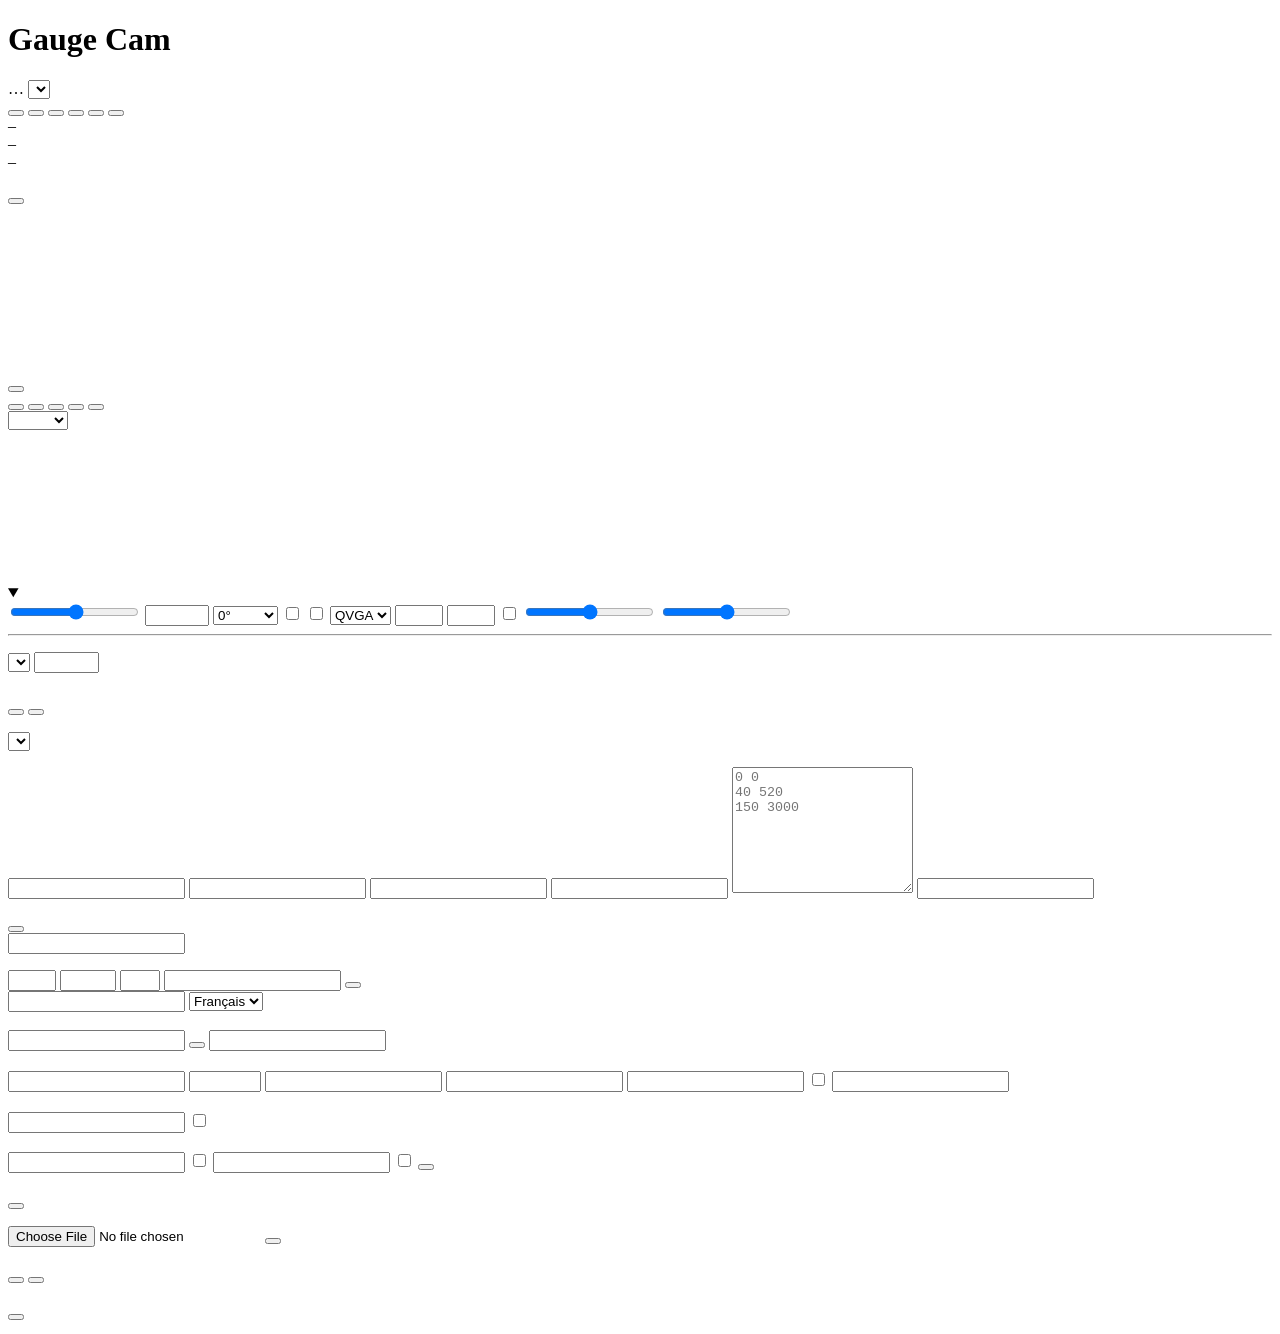
==== web/index.html @ 0a13ca53 "MQTT password bound to its server, log and restart cause, self-healing, clock and stale values, tank" ====
<!doctype html>
<html lang="en">
<head>
<meta charset="utf-8">
<meta name="viewport" content="width=device-width, initial-scale=1">
<title>Gauge Cam</title>
<link rel="stylesheet" href="/style.css">
</head>
<body>
<header>
  <h1 id="title">Gauge Cam</h1>
  <span id="conn" class="pill">…</span>
  <select id="lang" aria-label="Language"></select>
</header>
<nav id="tabs">
  <button data-tab="reading" class="active" data-i18n="tab.reading"></button>
  <button data-tab="dial" data-i18n="tab.dial"></button>
  <button data-tab="tank" data-i18n="tab.tank"></button>
  <button data-tab="camera" data-i18n="tab.camera"></button>
  <button data-tab="network" data-i18n="tab.network"></button>
  <button data-tab="system" data-i18n="tab.system"></button>
</nav>
<main>

<section id="tab-reading" class="tab active">
  <div class="cards">
    <div class="card big"><span class="label" data-i18n="r.level"></span><span id="r-level" class="value">–</span></div>
    <div class="card big"><span class="label" data-i18n="r.volume"></span><span id="r-volume" class="value">–</span></div>
    <div class="card big"><span class="label" data-i18n="r.percent"></span><span id="r-percent" class="value">–</span></div>
  </div>
  <p id="r-status" class="status"></p>
  <div class="actions">
    <button id="r-read" class="primary" data-i18n="r.read"></button>
    <span id="r-times" class="muted"></span>
  </div>
  <div class="viewer"><div class="stage"><img id="r-photo" alt=""><canvas id="r-overlay"></canvas></div></div>
  <div id="r-failures" hidden>
    <h3 data-i18n="r.failures"></h3>
    <p class="help" data-i18n="r.failures.help"></p>
    <div id="r-failure-list" class="failures"></div>
  </div>
</section>

<section id="tab-dial" class="tab">
  <p class="help" data-i18n-html="d.help"></p>
  <div class="toolbar">
    <button id="d-photo" data-i18n="d.photo"></button>
    <span class="sep"></span>
    <div class="seg" id="d-tools">
      <button data-tool="roi" data-i18n="d.tool.roi"></button>
      <button data-tool="pivot" data-i18n="d.tool.pivot"></button>
      <button data-tool="start" data-i18n="d.tool.start"></button>
      <button data-tool="end" data-i18n="d.tool.end"></button>
      <button data-tool="point" data-i18n="d.tool.point"></button>
    </div>
    <span class="sep"></span>
    <label><span data-i18n="d.zoom"></span> <select id="d-zoom"><option value="fit" data-i18n="d.zoom.fit"></option><option value="1">100 %</option><option value="2">200 %</option></select></label>
  </div>
  <div class="dial-layout">
    <div class="viewer scroll" id="d-viewer"><div class="stage"><img id="d-photo-img" alt=""><canvas id="d-overlay"></canvas></div></div>
    <aside class="panel">
      <details id="d-shot-box" open>
        <summary data-i18n="d.shot"></summary>
        <form id="d-shot" class="shot">
          <small data-i18n="d.shot.help"></small>
          <label><span data-i18n="c.led"></span>
            <span class="range"><input name="led_intensity" type="range" min="0" max="255" step="5"><output id="d-led-value"></output></span></label>
          <label><span data-i18n="c.ledMs"></span> <input name="led_ms" type="number" min="0" max="5000" step="50"></label>
          <label><span data-i18n="d.rotation"></span>
            <select name="rotation"><option value="0">0°</option><option value="90">90° ↻</option><option value="180">180°</option><option value="270">270° ↻</option></select></label>
          <label class="check"><input name="vflip" type="checkbox"> <span data-i18n="c.vflip"></span></label>
          <label class="check"><input name="hmirror" type="checkbox"> <span data-i18n="c.hmirror"></span></label>
          <label><span data-i18n="c.framesize"></span> <select name="framesize"><option>QVGA</option><option>VGA</option><option>SVGA</option></select></label>
          <label><span data-i18n="c.brightness"></span> <input name="cam_brightness" type="number" min="-2" max="2"></label>
          <label><span data-i18n="c.contrast"></span> <input name="cam_contrast" type="number" min="-2" max="2"></label>
          <label class="check"><input name="exposure_auto" type="checkbox"> <span data-i18n="d.exposureAuto"></span></label>
          <label class="manual-exposure"><span data-i18n="d.exposure"></span>
            <span class="range"><input name="exposure" type="range" min="0" max="1200" step="10"><output id="d-exposure-value"></output></span></label>
          <label class="manual-exposure"><span data-i18n="d.gain"></span>
            <span class="range"><input name="gain" type="range" min="0" max="30" step="1"><output id="d-gain-value"></output></span></label>
          <small class="manual-exposure" data-i18n="d.exposure.help"></small>
        </form>
      </details>
      <hr>
      <p id="d-hint" class="hint"></p>
      <label><span data-i18n="d.mode"></span>
        <select id="d-mode">
          <option value="hub" data-i18n="d.mode.hub"></option>
          <option value="fixed" data-i18n="d.mode.fixed"></option>
        </select>
      </label>
      <label><span data-i18n="d.unit"></span> <input id="d-unit" size="6"></label>
      <h3 data-i18n="d.scale"></h3>
      <table class="points">
        <thead><tr><th></th><th data-i18n="d.col.value"></th><th></th></tr></thead>
        <tbody id="d-points"></tbody>
      </table>
      <div class="actions">
        <button id="d-test" data-i18n="d.test"></button>
        <button id="d-save" class="primary" data-i18n="common.save"></button>
      </div>
      <p id="d-result" class="status"></p>
    </aside>
  </div>
</section>

<section id="tab-tank" class="tab">
  <p class="help" data-i18n-html="t.help"></p>
  <form id="f-tank" class="form">
    <label><span data-i18n="t.shape"></span>
      <select name="tank_shape">
        <option value="box" data-i18n="t.shape.box"></option>
        <option value="hcyl" data-i18n="t.shape.hcyl"></option>
        <option value="vcyl" data-i18n="t.shape.vcyl"></option>
        <option value="table" data-i18n="t.shape.table"></option>
      </select></label>
    <p class="help" id="t-shape-help"></p>
    <label data-shapes="box hcyl"><span data-i18n="t.length"></span> <input name="tank_length_cm" type="number" step="0.1" min="0"></label>
    <label data-shapes="box"><span data-i18n="t.width"></span> <input name="tank_width_cm" type="number" step="0.1" min="0"></label>
    <label data-shapes="hcyl vcyl"><span data-i18n="t.diameter"></span> <input name="tank_diameter_cm" type="number" step="0.1" min="0"></label>
    <label data-shapes="box vcyl"><span data-i18n="t.height"></span> <input name="tank_height_cm" type="number" step="0.1" min="0"></label>
    <label data-shapes="table"><span data-i18n="t.table"></span>
      <textarea name="tank_table_text" rows="8" spellcheck="false" placeholder="0 0&#10;40 520&#10;150 3000"></textarea>
      <small data-i18n="t.table.help"></small></label>
    <label><span data-i18n="t.offset"></span> <input name="level_offset_cm" type="number" step="0.1">
      <small data-i18n="t.offset.help"></small></label>
    <p id="t-capacity" class="muted"></p>
    <button class="primary" data-i18n="common.save"></button>
  </form>
</section>

<section id="tab-camera" class="tab">
  <form id="f-camera" class="form">
    <label><span data-i18n="c.interval"></span> <input name="interval_min" type="number" min="1" step="1"></label>
    <p class="help" data-i18n="c.moved"></p>
    <label><span data-i18n="c.jpeg"></span> <input name="jpeg_quality" type="number" min="4" max="63"></label>
    <label><span data-i18n="c.minContrast"></span> <input name="min_contrast" type="number" min="0" max="255">
      <small data-i18n="c.minContrast.help"></small></label>
    <label><span data-i18n="c.samples"></span> <input name="samples" type="number" min="1" max="5">
      <small data-i18n="c.samples.help"></small></label>
    <label><span data-i18n="c.maxJump"></span> <input name="max_jump" type="number" min="0" step="0.5">
      <small data-i18n="c.maxJump.help"></small></label>
    <button class="primary" data-i18n="common.save"></button>
  </form>
</section>

<section id="tab-network" class="tab">
  <form id="f-network" class="form">
    <label><span data-i18n="n.name"></span> <input name="name"></label>
    <label><span data-i18n="n.lang"></span> <select name="lang"><option value="fr">Français</option><option value="en">English</option></select></label>
    <h3 data-i18n="n.wifi"></h3>
    <label><span data-i18n="n.ssid"></span> <input name="wifi_ssid" list="ssids"><datalist id="ssids"></datalist></label>
    <button type="button" id="n-scan" data-i18n="n.scan"></button>
    <label><span data-i18n="n.password"></span> <input name="wifi_pass" type="password" autocomplete="new-password"></label>
    <h3 data-i18n="n.mqtt"></h3>
    <label><span data-i18n="n.host"></span> <input name="mqtt_host">
      <small data-i18n="n.host.help"></small></label>
    <label><span data-i18n="n.port"></span> <input name="mqtt_port" type="number" min="1" max="65535"></label>
    <label><span data-i18n="n.user"></span> <input name="mqtt_user"></label>
    <label><span data-i18n="n.password"></span> <input name="mqtt_pass" type="password" autocomplete="new-password"></label>
    <label><span data-i18n="n.prefix"></span> <input name="mqtt_prefix"></label>
    <label><input name="ha_discovery" type="checkbox"> <span data-i18n="n.discoveryOn"></span></label>
    <label><span data-i18n="n.discovery"></span> <input name="discovery_prefix"></label>
    <h3 data-i18n="n.services"></h3>
    <label><span data-i18n="n.ntp"></span> <input name="ntp_server">
      <small data-i18n="n.ntp.help"></small></label>
    <label><input name="update_check" type="checkbox"> <span data-i18n="n.updateCheck"></span></label>
    <h3 data-i18n="n.access"></h3>
    <label><span data-i18n="n.uiPassword"></span> <input name="ui_password" type="password" autocomplete="new-password"></label>
    <label><input name="ui_password_clear" type="checkbox"> <span data-i18n="n.uiClear"></span></label>
    <label><span data-i18n="n.apPassword"></span> <input name="ap_password" type="password" autocomplete="new-password" minlength="8" maxlength="63">
      <small data-i18n="n.apPassword.help"></small></label>
    <label><input name="ap_password_clear" type="checkbox"> <span data-i18n="n.apClear"></span></label>
    <button class="primary" data-i18n="common.save"></button>
  </form>
</section>

<section id="tab-system" class="tab">
  <dl id="s-info" class="info"></dl>
  <h3 data-i18n="s.update"></h3>
  <p id="s-release" class="status"></p>
  <div class="actions">
    <button id="s-check" data-i18n="s.check"></button>
    <button id="s-install" class="primary" hidden></button>
    <progress id="s-ota-progress" max="100" value="0" hidden></progress>
  </div>
  <p class="help" data-i18n-html="s.update.help"></p>
  <div class="actions">
    <input id="s-file" type="file" accept=".bin">
    <button id="s-update" data-i18n="s.updateButton"></button>
    <progress id="s-progress" max="100" value="0" hidden></progress>
  </div>
  <h3 data-i18n="s.backup"></h3>
  <p class="help" data-i18n="s.backup.help"></p>
  <div class="actions">
    <button id="s-export" data-i18n="s.export"></button>
    <label class="button"><span data-i18n="s.import"></span><input id="s-import" type="file" accept=".json" hidden></label>
    <button id="s-restart" data-i18n="s.restart"></button>
  </div>
  <h3 data-i18n="s.log"></h3>
  <p class="help" data-i18n="s.log.help"></p>
  <div class="actions"><button id="s-log-refresh" data-i18n="s.logRefresh"></button></div>
  <pre id="s-log" class="log"></pre>
</section>

</main>
<div id="toast" hidden></div>
<script src="/i18n.js"></script>
<script src="/app.js"></script>
</body>
</html>
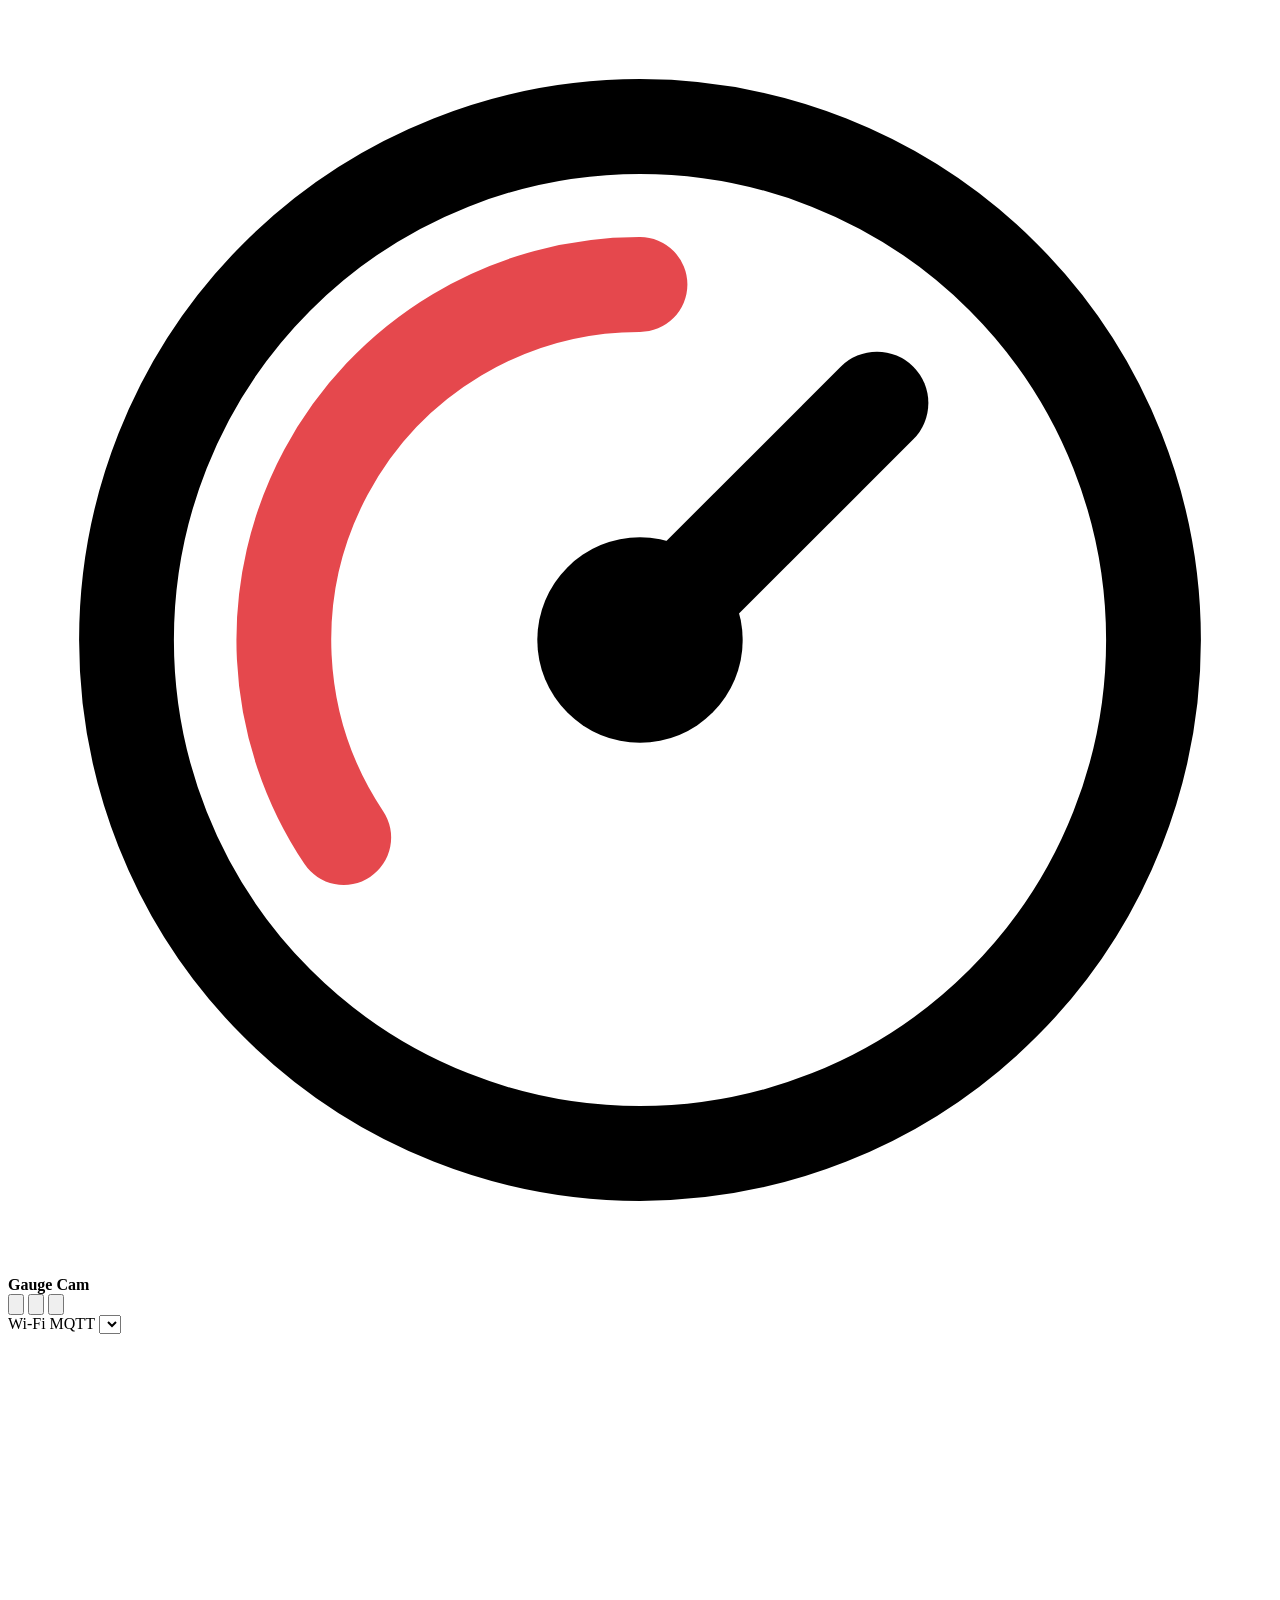
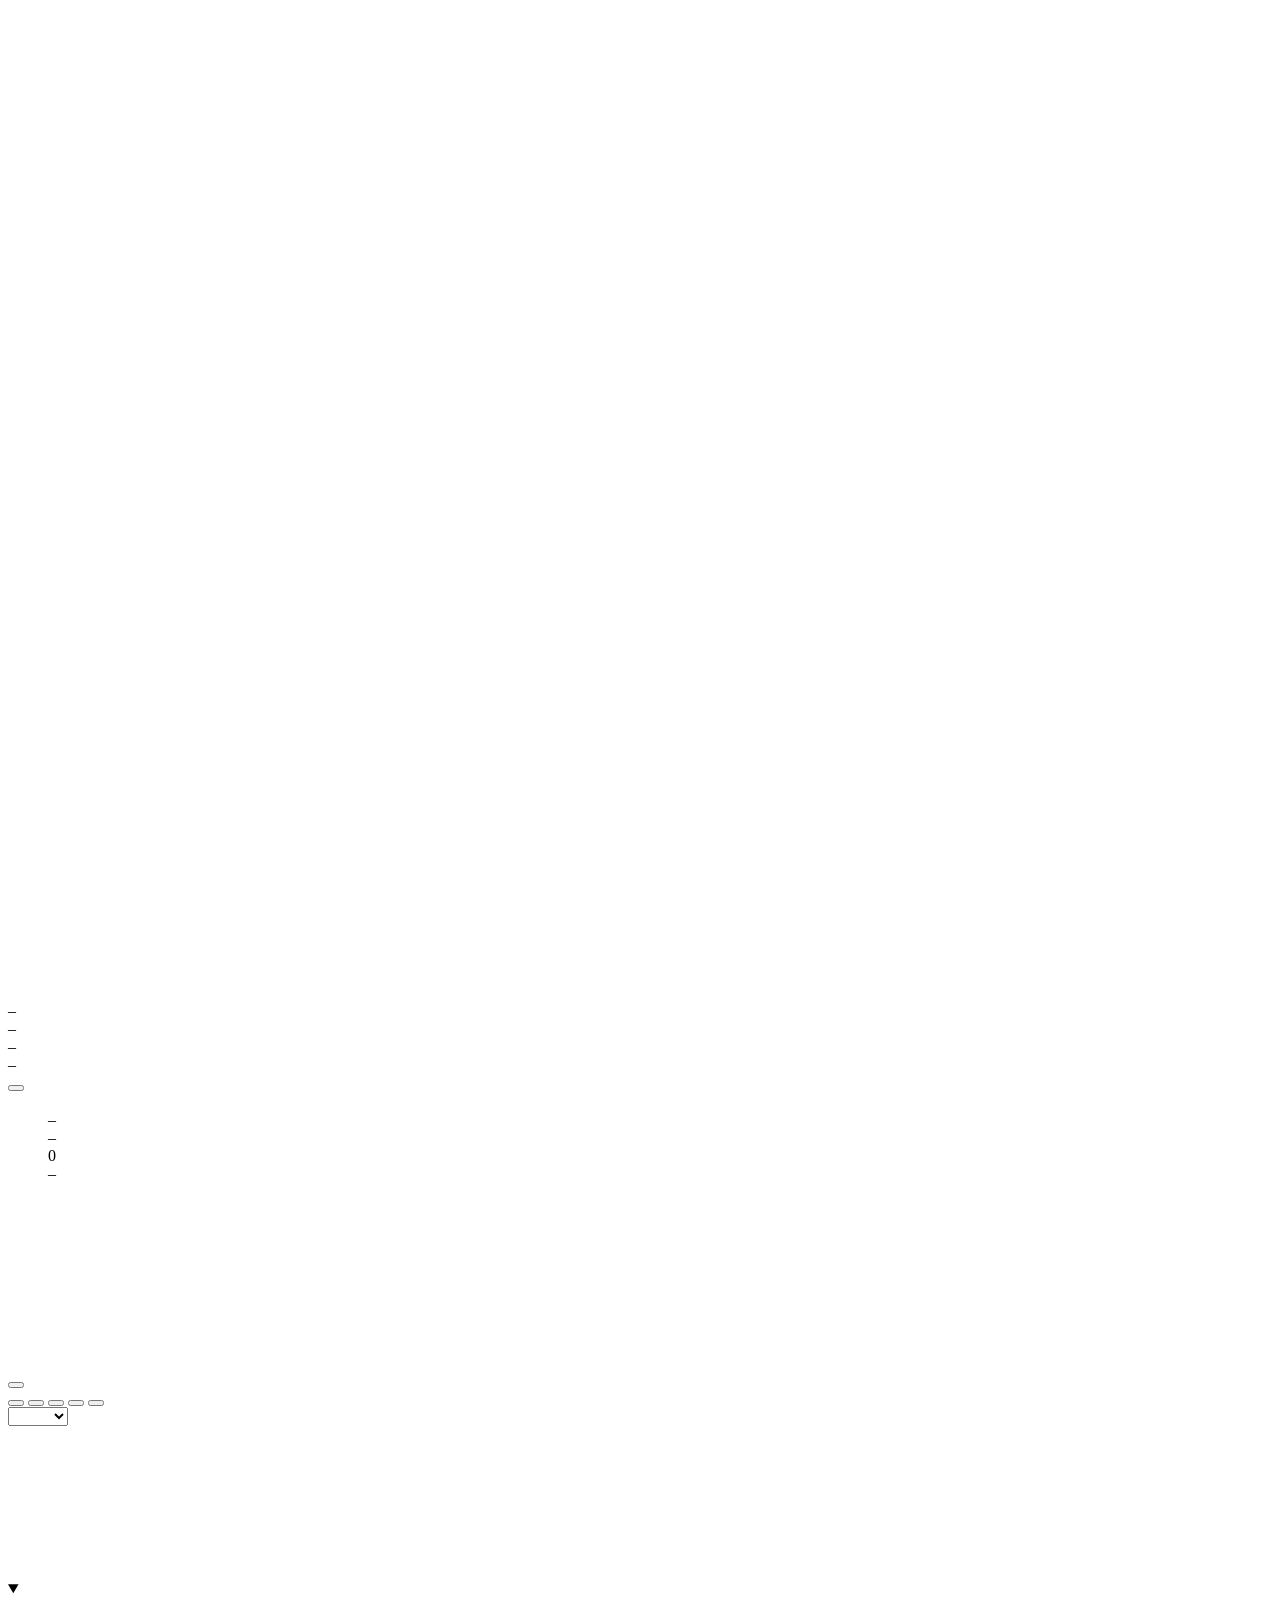
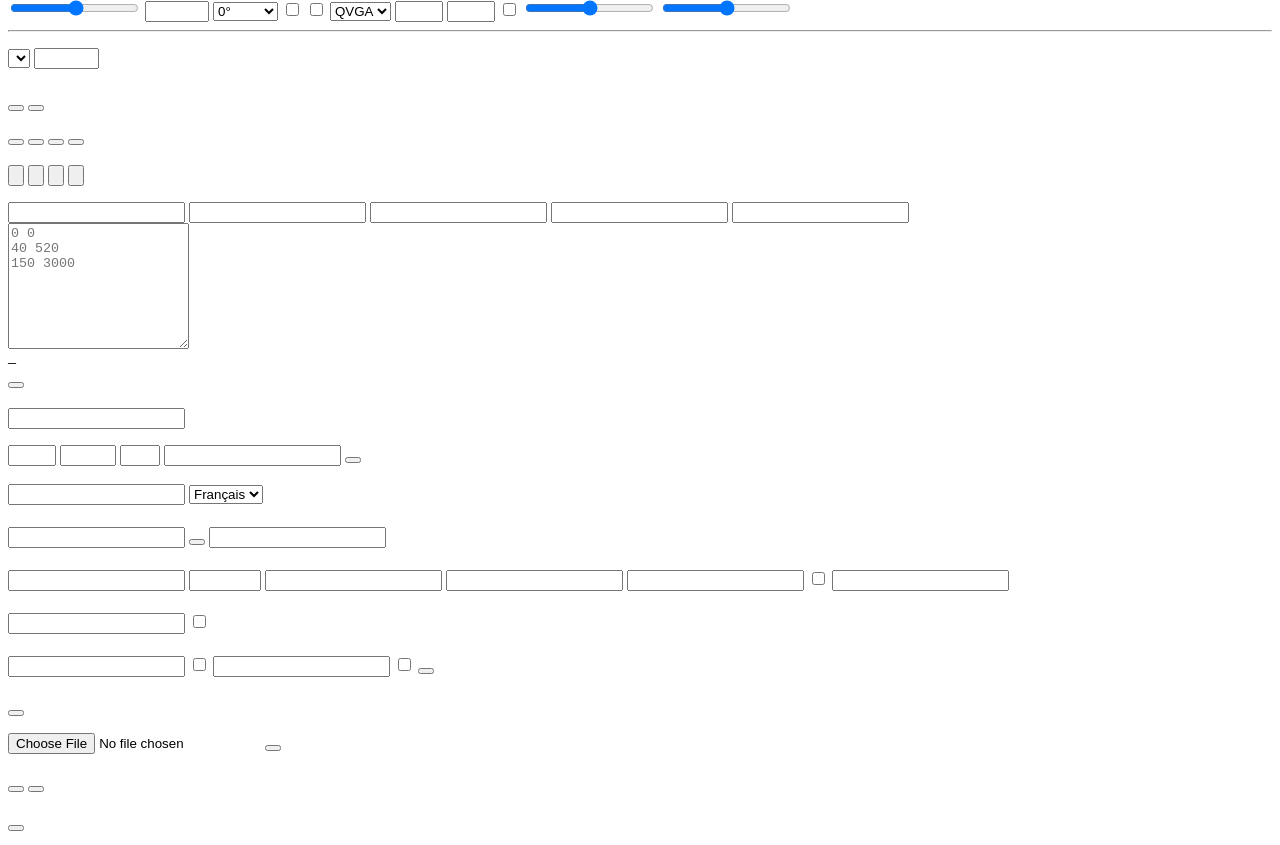
==== commit d1c99b0e: "Interface v0.2.0: instrument look, three tabs, light theme, embedded fonts" ====
--- a/web/index.html
+++ b/web/index.html
@@ -3,49 +3,71 @@
 <head>
 <meta charset="utf-8">
 <meta name="viewport" content="width=device-width, initial-scale=1">
+<meta name="color-scheme" content="dark light">
 <title>Gauge Cam</title>
+<link rel="preload" href="/gaugemono.woff2" as="font" type="font/woff2" crossorigin>
 <link rel="stylesheet" href="/style.css">
 </head>
 <body>
-<header>
-  <h1 id="title">Gauge Cam</h1>
-  <span id="conn" class="pill">…</span>
-  <select id="lang" aria-label="Language"></select>
+<header class="hd">
+  <svg class="logo" viewBox="0 0 32 32" aria-hidden="true"><circle cx="16" cy="16" r="13" fill="none" stroke="currentColor" stroke-width="2.4"/><path d="M8.5 21A9 9 0 0 1 16 7" fill="none" stroke="#e5484d" stroke-width="2.4" stroke-linecap="round"/><path d="M16 16l6-6" stroke="currentColor" stroke-width="2.6" stroke-linecap="round"/><circle cx="16" cy="16" r="2.6" fill="currentColor"/></svg>
+  <b id="title">Gauge Cam</b>
+  <nav id="tabs" class="tabs">
+    <button data-tab="reading" class="on"><svg viewBox="0 0 24 24" aria-hidden="true"><path d="M4 16a8 8 0 1 1 16 0" fill="none" stroke="currentColor" stroke-width="2"/><path d="M12 16l4-5" stroke="currentColor" stroke-width="2"/></svg><span data-i18n="tab.reading"></span></button>
+    <button data-tab="dial"><svg viewBox="0 0 24 24" aria-hidden="true"><path d="M4 8h3l2-3h6l2 3h3v11H4z" fill="none" stroke="currentColor" stroke-width="2"/><circle cx="12" cy="13" r="3.5" fill="none" stroke="currentColor" stroke-width="2"/></svg><span data-i18n="tab.dial"></span></button>
+    <button data-tab="settings"><svg viewBox="0 0 24 24" aria-hidden="true"><path d="M4 7h10M18 7h2M4 17h4M12 17h8" stroke="currentColor" stroke-width="2"/><circle cx="16" cy="7" r="2" fill="none" stroke="currentColor" stroke-width="2"/><circle cx="10" cy="17" r="2" fill="none" stroke="currentColor" stroke-width="2"/></svg><span data-i18n="tab.settings"></span></button>
+  </nav>
+  <div class="leds">
+    <span id="led-wifi" class="led">Wi-Fi</span>
+    <span id="led-mqtt" class="led">MQTT</span>
+    <span id="led-cam" class="led" data-i18n="led.camera"></span>
+    <select id="lang" aria-label="Language"></select>
+  </div>
 </header>
-<nav id="tabs">
-  <button data-tab="reading" class="active" data-i18n="tab.reading"></button>
-  <button data-tab="dial" data-i18n="tab.dial"></button>
-  <button data-tab="tank" data-i18n="tab.tank"></button>
-  <button data-tab="camera" data-i18n="tab.camera"></button>
-  <button data-tab="network" data-i18n="tab.network"></button>
-  <button data-tab="system" data-i18n="tab.system"></button>
-</nav>
 <main>
 
-<section id="tab-reading" class="tab active">
-  <div class="cards">
-    <div class="card big"><span class="label" data-i18n="r.level"></span><span id="r-level" class="value">–</span></div>
-    <div class="card big"><span class="label" data-i18n="r.volume"></span><span id="r-volume" class="value">–</span></div>
-    <div class="card big"><span class="label" data-i18n="r.percent"></span><span id="r-percent" class="value">–</span></div>
-  </div>
-  <p id="r-status" class="status"></p>
-  <div class="actions">
-    <button id="r-read" class="primary" data-i18n="r.read"></button>
-    <span id="r-times" class="muted"></span>
-  </div>
-  <div class="viewer"><div class="stage"><img id="r-photo" alt=""><canvas id="r-overlay"></canvas></div></div>
-  <div id="r-failures" hidden>
-    <h3 data-i18n="r.failures"></h3>
-    <p class="help" data-i18n="r.failures.help"></p>
-    <div id="r-failure-list" class="failures"></div>
+<section id="tab-reading" class="tab on">
+  <div class="home">
+    <div class="inst">
+      <div class="gwrap">
+        <svg id="r-gauge" class="gauge" viewBox="0 0 300 300" aria-hidden="true"></svg>
+        <div class="bigv"><div class="v" id="r-big">–</div><div class="s" id="r-sub"></div></div>
+      </div>
+      <div class="trio">
+        <div><div class="l" data-i18n="r.percent"></div><div class="v" id="r-percent">–</div></div>
+        <div><div class="l" id="r-second-label"></div><div class="v" id="r-second">–</div></div>
+        <div><div class="l" data-i18n="r.nextAt"></div><div class="v" id="r-next">–</div></div>
+      </div>
+      <div class="row center"><button id="r-read" class="btn pri" data-i18n="r.read"></button></div>
+    </div>
+    <div class="side">
+      <div class="pnl">
+        <h3><span data-i18n="r.reading"></span><span id="r-state"></span></h3>
+        <p id="r-status" class="status"></p>
+        <dl class="kv">
+          <dt data-i18n="r.lastAt"></dt><dd id="r-last">–</dd>
+          <dt data-i18n="r.contrast"></dt><dd id="r-contrast">–</dd>
+          <dt data-i18n="r.refused"></dt><dd id="r-refused">0</dd>
+          <dt data-i18n="s.version"></dt><dd id="r-version">–</dd>
+        </dl>
+      </div>
+      <div class="pnl">
+        <h3 data-i18n="r.photo"></h3>
+        <div class="viewer"><div class="stage"><img id="r-photo" alt=""><canvas id="r-overlay"></canvas></div></div>
+      </div>
+      <div class="pnl" id="r-failures" hidden>
+        <h3 data-i18n="r.failures"></h3>
+        <p class="help" data-i18n="r.failures.help"></p>
+        <div id="r-failure-list" class="failures"></div>
+      </div>
+    </div>
   </div>
 </section>
 
 <section id="tab-dial" class="tab">
   <p class="help" data-i18n-html="d.help"></p>
   <div class="toolbar">
-    <button id="d-photo" data-i18n="d.photo"></button>
-    <span class="sep"></span>
+    <button id="d-photo" class="btn" data-i18n="d.photo"></button>
     <div class="seg" id="d-tools">
       <button data-tool="roi" data-i18n="d.tool.roi"></button>
       <button data-tool="pivot" data-i18n="d.tool.pivot"></button>
@@ -53,12 +75,11 @@
       <button data-tool="end" data-i18n="d.tool.end"></button>
       <button data-tool="point" data-i18n="d.tool.point"></button>
     </div>
-    <span class="sep"></span>
-    <label><span data-i18n="d.zoom"></span> <select id="d-zoom"><option value="fit" data-i18n="d.zoom.fit"></option><option value="1">100 %</option><option value="2">200 %</option></select></label>
+    <label class="inline"><span data-i18n="d.zoom"></span> <select id="d-zoom"><option value="fit" data-i18n="d.zoom.fit"></option><option value="1">100 %</option><option value="2">200 %</option></select></label>
   </div>
   <div class="dial-layout">
     <div class="viewer scroll" id="d-viewer"><div class="stage"><img id="d-photo-img" alt=""><canvas id="d-overlay"></canvas></div></div>
-    <aside class="panel">
+    <aside class="pnl panel">
       <details id="d-shot-box" open>
         <summary data-i18n="d.shot"></summary>
         <form id="d-shot" class="shot">
@@ -96,111 +117,133 @@
         <tbody id="d-points"></tbody>
       </table>
       <div class="actions">
-        <button id="d-test" data-i18n="d.test"></button>
-        <button id="d-save" class="primary" data-i18n="common.save"></button>
+        <button id="d-test" class="btn" data-i18n="d.test"></button>
+        <button id="d-save" class="btn pri" data-i18n="common.save"></button>
       </div>
       <p id="d-result" class="status"></p>
     </aside>
   </div>
 </section>
 
-<section id="tab-tank" class="tab">
-  <p class="help" data-i18n-html="t.help"></p>
-  <form id="f-tank" class="form">
-    <label><span data-i18n="t.shape"></span>
-      <select name="tank_shape">
-        <option value="box" data-i18n="t.shape.box"></option>
-        <option value="hcyl" data-i18n="t.shape.hcyl"></option>
-        <option value="vcyl" data-i18n="t.shape.vcyl"></option>
-        <option value="table" data-i18n="t.shape.table"></option>
-      </select></label>
-    <p class="help" id="t-shape-help"></p>
-    <label data-shapes="box hcyl"><span data-i18n="t.length"></span> <input name="tank_length_cm" type="number" step="0.1" min="0"></label>
-    <label data-shapes="box"><span data-i18n="t.width"></span> <input name="tank_width_cm" type="number" step="0.1" min="0"></label>
-    <label data-shapes="hcyl vcyl"><span data-i18n="t.diameter"></span> <input name="tank_diameter_cm" type="number" step="0.1" min="0"></label>
-    <label data-shapes="box vcyl"><span data-i18n="t.height"></span> <input name="tank_height_cm" type="number" step="0.1" min="0"></label>
-    <label data-shapes="table"><span data-i18n="t.table"></span>
-      <textarea name="tank_table_text" rows="8" spellcheck="false" placeholder="0 0&#10;40 520&#10;150 3000"></textarea>
-      <small data-i18n="t.table.help"></small></label>
-    <label><span data-i18n="t.offset"></span> <input name="level_offset_cm" type="number" step="0.1">
-      <small data-i18n="t.offset.help"></small></label>
-    <p id="t-capacity" class="muted"></p>
-    <button class="primary" data-i18n="common.save"></button>
-  </form>
-</section>
-
-<section id="tab-camera" class="tab">
-  <form id="f-camera" class="form">
-    <label><span data-i18n="c.interval"></span> <input name="interval_min" type="number" min="1" step="1"></label>
-    <p class="help" data-i18n="c.moved"></p>
-    <label><span data-i18n="c.jpeg"></span> <input name="jpeg_quality" type="number" min="4" max="63"></label>
-    <label><span data-i18n="c.minContrast"></span> <input name="min_contrast" type="number" min="0" max="255">
-      <small data-i18n="c.minContrast.help"></small></label>
-    <label><span data-i18n="c.samples"></span> <input name="samples" type="number" min="1" max="5">
-      <small data-i18n="c.samples.help"></small></label>
-    <label><span data-i18n="c.maxJump"></span> <input name="max_jump" type="number" min="0" step="0.5">
-      <small data-i18n="c.maxJump.help"></small></label>
-    <button class="primary" data-i18n="common.save"></button>
-  </form>
-</section>
-
-<section id="tab-network" class="tab">
-  <form id="f-network" class="form">
-    <label><span data-i18n="n.name"></span> <input name="name"></label>
-    <label><span data-i18n="n.lang"></span> <select name="lang"><option value="fr">Français</option><option value="en">English</option></select></label>
-    <h3 data-i18n="n.wifi"></h3>
-    <label><span data-i18n="n.ssid"></span> <input name="wifi_ssid" list="ssids"><datalist id="ssids"></datalist></label>
-    <button type="button" id="n-scan" data-i18n="n.scan"></button>
-    <label><span data-i18n="n.password"></span> <input name="wifi_pass" type="password" autocomplete="new-password"></label>
-    <h3 data-i18n="n.mqtt"></h3>
-    <label><span data-i18n="n.host"></span> <input name="mqtt_host">
-      <small data-i18n="n.host.help"></small></label>
-    <label><span data-i18n="n.port"></span> <input name="mqtt_port" type="number" min="1" max="65535"></label>
-    <label><span data-i18n="n.user"></span> <input name="mqtt_user"></label>
-    <label><span data-i18n="n.password"></span> <input name="mqtt_pass" type="password" autocomplete="new-password"></label>
-    <label><span data-i18n="n.prefix"></span> <input name="mqtt_prefix"></label>
-    <label><input name="ha_discovery" type="checkbox"> <span data-i18n="n.discoveryOn"></span></label>
-    <label><span data-i18n="n.discovery"></span> <input name="discovery_prefix"></label>
-    <h3 data-i18n="n.services"></h3>
-    <label><span data-i18n="n.ntp"></span> <input name="ntp_server">
-      <small data-i18n="n.ntp.help"></small></label>
-    <label><input name="update_check" type="checkbox"> <span data-i18n="n.updateCheck"></span></label>
-    <h3 data-i18n="n.access"></h3>
-    <label><span data-i18n="n.uiPassword"></span> <input name="ui_password" type="password" autocomplete="new-password"></label>
-    <label><input name="ui_password_clear" type="checkbox"> <span data-i18n="n.uiClear"></span></label>
-    <label><span data-i18n="n.apPassword"></span> <input name="ap_password" type="password" autocomplete="new-password" minlength="8" maxlength="63">
-      <small data-i18n="n.apPassword.help"></small></label>
-    <label><input name="ap_password_clear" type="checkbox"> <span data-i18n="n.apClear"></span></label>
-    <button class="primary" data-i18n="common.save"></button>
-  </form>
-</section>
-
-<section id="tab-system" class="tab">
-  <dl id="s-info" class="info"></dl>
-  <h3 data-i18n="s.update"></h3>
-  <p id="s-release" class="status"></p>
-  <div class="actions">
-    <button id="s-check" data-i18n="s.check"></button>
-    <button id="s-install" class="primary" hidden></button>
-    <progress id="s-ota-progress" max="100" value="0" hidden></progress>
-  </div>
-  <p class="help" data-i18n-html="s.update.help"></p>
-  <div class="actions">
-    <input id="s-file" type="file" accept=".bin">
-    <button id="s-update" data-i18n="s.updateButton"></button>
-    <progress id="s-progress" max="100" value="0" hidden></progress>
-  </div>
-  <h3 data-i18n="s.backup"></h3>
-  <p class="help" data-i18n="s.backup.help"></p>
-  <div class="actions">
-    <button id="s-export" data-i18n="s.export"></button>
-    <label class="button"><span data-i18n="s.import"></span><input id="s-import" type="file" accept=".json" hidden></label>
-    <button id="s-restart" data-i18n="s.restart"></button>
-  </div>
-  <h3 data-i18n="s.log"></h3>
-  <p class="help" data-i18n="s.log.help"></p>
-  <div class="actions"><button id="s-log-refresh" data-i18n="s.logRefresh"></button></div>
-  <pre id="s-log" class="log"></pre>
+<section id="tab-settings" class="tab">
+  <div class="set">
+    <nav id="snav" class="snav">
+      <button data-sub="tank" class="on"><span data-i18n="tab.tank"></span><small id="sn-tank"></small></button>
+      <button data-sub="camera"><span data-i18n="tab.camera"></span><small id="sn-camera"></small></button>
+      <button data-sub="network"><span data-i18n="tab.network"></span><small id="sn-network"></small></button>
+      <button data-sub="system"><span data-i18n="tab.system"></span><small id="sn-system"></small></button>
+    </nav>
+    <div>
+
+      <div id="sub-tank" class="sub pnl on">
+        <h3 data-i18n="t.title"></h3>
+        <form id="f-tank" class="form">
+          <input type="hidden" name="tank_shape">
+          <div class="shapes" id="t-shapes">
+            <button type="button" data-shape="box"><svg viewBox="0 0 48 36" aria-hidden="true"><path d="M6 10l10-6h26v22l-10 6H6z M6 10h26v22 M32 10l10-6" fill="none" stroke="currentColor" stroke-width="2.2" stroke-linejoin="round"/></svg><span data-i18n="t.shape.box"></span></button>
+            <button type="button" data-shape="hcyl"><svg viewBox="0 0 48 36" aria-hidden="true"><path d="M12 6h24a12 12 0 0 1 0 24H12a12 12 0 0 1 0-24z" fill="none" stroke="currentColor" stroke-width="2.2"/><path d="M12 6a5 12 0 0 1 0 24" fill="none" stroke="currentColor" stroke-width="1.6" opacity=".6"/></svg><span data-i18n="t.shape.hcyl"></span></button>
+            <button type="button" data-shape="vcyl"><svg viewBox="0 0 48 36" aria-hidden="true"><ellipse cx="24" cy="7" rx="11" ry="4" fill="none" stroke="currentColor" stroke-width="2.2"/><path d="M13 7v22a11 4 0 0 0 22 0V7" fill="none" stroke="currentColor" stroke-width="2.2"/></svg><span data-i18n="t.shape.vcyl"></span></button>
+            <button type="button" data-shape="table"><svg viewBox="0 0 48 36" aria-hidden="true"><path d="M8 30L18 22L28 14L40 6" fill="none" stroke="currentColor" stroke-width="2.2"/><path d="M6 4v28h38" fill="none" stroke="currentColor" stroke-width="1.6" opacity=".6"/></svg><span data-i18n="t.shape.table"></span></button>
+          </div>
+          <p class="help" id="t-shape-help"></p>
+          <p class="help" data-i18n-html="t.help"></p>
+          <div class="fld">
+            <label class="f" data-shapes="box hcyl"><span data-i18n="t.length"></span> <input name="tank_length_cm" type="number" step="0.1" min="0"></label>
+            <label class="f" data-shapes="box"><span data-i18n="t.width"></span> <input name="tank_width_cm" type="number" step="0.1" min="0"></label>
+            <label class="f" data-shapes="hcyl vcyl"><span data-i18n="t.diameter"></span> <input name="tank_diameter_cm" type="number" step="0.1" min="0"></label>
+            <label class="f" data-shapes="box vcyl"><span data-i18n="t.height"></span> <input name="tank_height_cm" type="number" step="0.1" min="0"></label>
+            <label class="f"><span data-i18n="t.offset"></span> <input name="level_offset_cm" type="number" step="0.1"></label>
+          </div>
+          <label class="f wide" data-shapes="table"><span data-i18n="t.table"></span>
+            <textarea name="tank_table_text" rows="8" spellcheck="false" placeholder="0 0&#10;40 520&#10;150 3000"></textarea>
+            <small data-i18n="t.table.help"></small></label>
+          <small data-i18n="t.offset.help"></small>
+          <div class="capline">
+            <div><div class="l" data-i18n="t.capacityLabel"></div><div class="v" id="t-capacity-value">–</div><small id="t-capacity"></small></div>
+            <button class="btn pri" data-i18n="common.save"></button>
+          </div>
+        </form>
+      </div>
+
+      <div id="sub-camera" class="sub pnl">
+        <h3 data-i18n="tab.camera"></h3>
+        <form id="f-camera" class="form">
+          <label class="f"><span data-i18n="c.interval"></span> <input name="interval_min" type="number" min="1" step="1"></label>
+          <p class="help" data-i18n="c.moved"></p>
+          <label class="f"><span data-i18n="c.jpeg"></span> <input name="jpeg_quality" type="number" min="4" max="63"></label>
+          <label class="f"><span data-i18n="c.minContrast"></span> <input name="min_contrast" type="number" min="0" max="255">
+            <small data-i18n="c.minContrast.help"></small></label>
+          <label class="f"><span data-i18n="c.samples"></span> <input name="samples" type="number" min="1" max="5">
+            <small data-i18n="c.samples.help"></small></label>
+          <label class="f"><span data-i18n="c.maxJump"></span> <input name="max_jump" type="number" min="0" step="0.5">
+            <small data-i18n="c.maxJump.help"></small></label>
+          <button class="btn pri" data-i18n="common.save"></button>
+        </form>
+      </div>
+
+      <div id="sub-network" class="sub pnl">
+        <h3 data-i18n="tab.network"></h3>
+        <form id="f-network" class="form">
+          <label class="f"><span data-i18n="n.name"></span> <input name="name"></label>
+          <label class="f"><span data-i18n="n.lang"></span> <select name="lang"><option value="fr">Français</option><option value="en">English</option></select></label>
+          <h4 data-i18n="n.wifi"></h4>
+          <label class="f"><span data-i18n="n.ssid"></span> <input name="wifi_ssid" list="ssids"><datalist id="ssids"></datalist></label>
+          <button type="button" id="n-scan" class="btn" data-i18n="n.scan"></button>
+          <label class="f"><span data-i18n="n.password"></span> <input name="wifi_pass" type="password" autocomplete="new-password"></label>
+          <h4 data-i18n="n.mqtt"></h4>
+          <label class="f"><span data-i18n="n.host"></span> <input name="mqtt_host">
+            <small data-i18n="n.host.help"></small></label>
+          <label class="f"><span data-i18n="n.port"></span> <input name="mqtt_port" type="number" min="1" max="65535"></label>
+          <label class="f"><span data-i18n="n.user"></span> <input name="mqtt_user"></label>
+          <label class="f"><span data-i18n="n.password"></span> <input name="mqtt_pass" type="password" autocomplete="new-password"></label>
+          <label class="f"><span data-i18n="n.prefix"></span> <input name="mqtt_prefix"></label>
+          <label class="check"><input name="ha_discovery" type="checkbox"> <span data-i18n="n.discoveryOn"></span></label>
+          <label class="f"><span data-i18n="n.discovery"></span> <input name="discovery_prefix"></label>
+          <h4 data-i18n="n.services"></h4>
+          <label class="f"><span data-i18n="n.ntp"></span> <input name="ntp_server">
+            <small data-i18n="n.ntp.help"></small></label>
+          <label class="check"><input name="update_check" type="checkbox"> <span data-i18n="n.updateCheck"></span></label>
+          <h4 data-i18n="n.access"></h4>
+          <label class="f"><span data-i18n="n.uiPassword"></span> <input name="ui_password" type="password" autocomplete="new-password"></label>
+          <label class="check"><input name="ui_password_clear" type="checkbox"> <span data-i18n="n.uiClear"></span></label>
+          <label class="f"><span data-i18n="n.apPassword"></span> <input name="ap_password" type="password" autocomplete="new-password" minlength="8" maxlength="63">
+            <small data-i18n="n.apPassword.help"></small></label>
+          <label class="check"><input name="ap_password_clear" type="checkbox"> <span data-i18n="n.apClear"></span></label>
+          <button class="btn pri" data-i18n="common.save"></button>
+        </form>
+      </div>
+
+      <div id="sub-system" class="sub pnl">
+        <h3 data-i18n="tab.system"></h3>
+        <dl id="s-info" class="kv"></dl>
+        <h4 data-i18n="s.update"></h4>
+        <p id="s-release" class="status"></p>
+        <div class="actions">
+          <button id="s-check" class="btn" data-i18n="s.check"></button>
+          <button id="s-install" class="btn pri" hidden></button>
+          <progress id="s-ota-progress" max="100" value="0" hidden></progress>
+        </div>
+        <p class="help" data-i18n-html="s.update.help"></p>
+        <div class="actions">
+          <input id="s-file" type="file" accept=".bin">
+          <button id="s-update" class="btn" data-i18n="s.updateButton"></button>
+          <progress id="s-progress" max="100" value="0" hidden></progress>
+        </div>
+        <h4 data-i18n="s.backup"></h4>
+        <p class="help" data-i18n="s.backup.help"></p>
+        <div class="actions">
+          <button id="s-export" class="btn" data-i18n="s.export"></button>
+          <label class="btn"><span data-i18n="s.import"></span><input id="s-import" type="file" accept=".json" hidden></label>
+          <button id="s-restart" class="btn" data-i18n="s.restart"></button>
+        </div>
+        <h4 data-i18n="s.log"></h4>
+        <p class="help" data-i18n="s.log.help"></p>
+        <div class="actions"><button id="s-log-refresh" class="btn" data-i18n="s.logRefresh"></button></div>
+        <pre id="s-log" class="log"></pre>
+      </div>
+
+    </div>
+  </div>
 </section>
 
 </main>
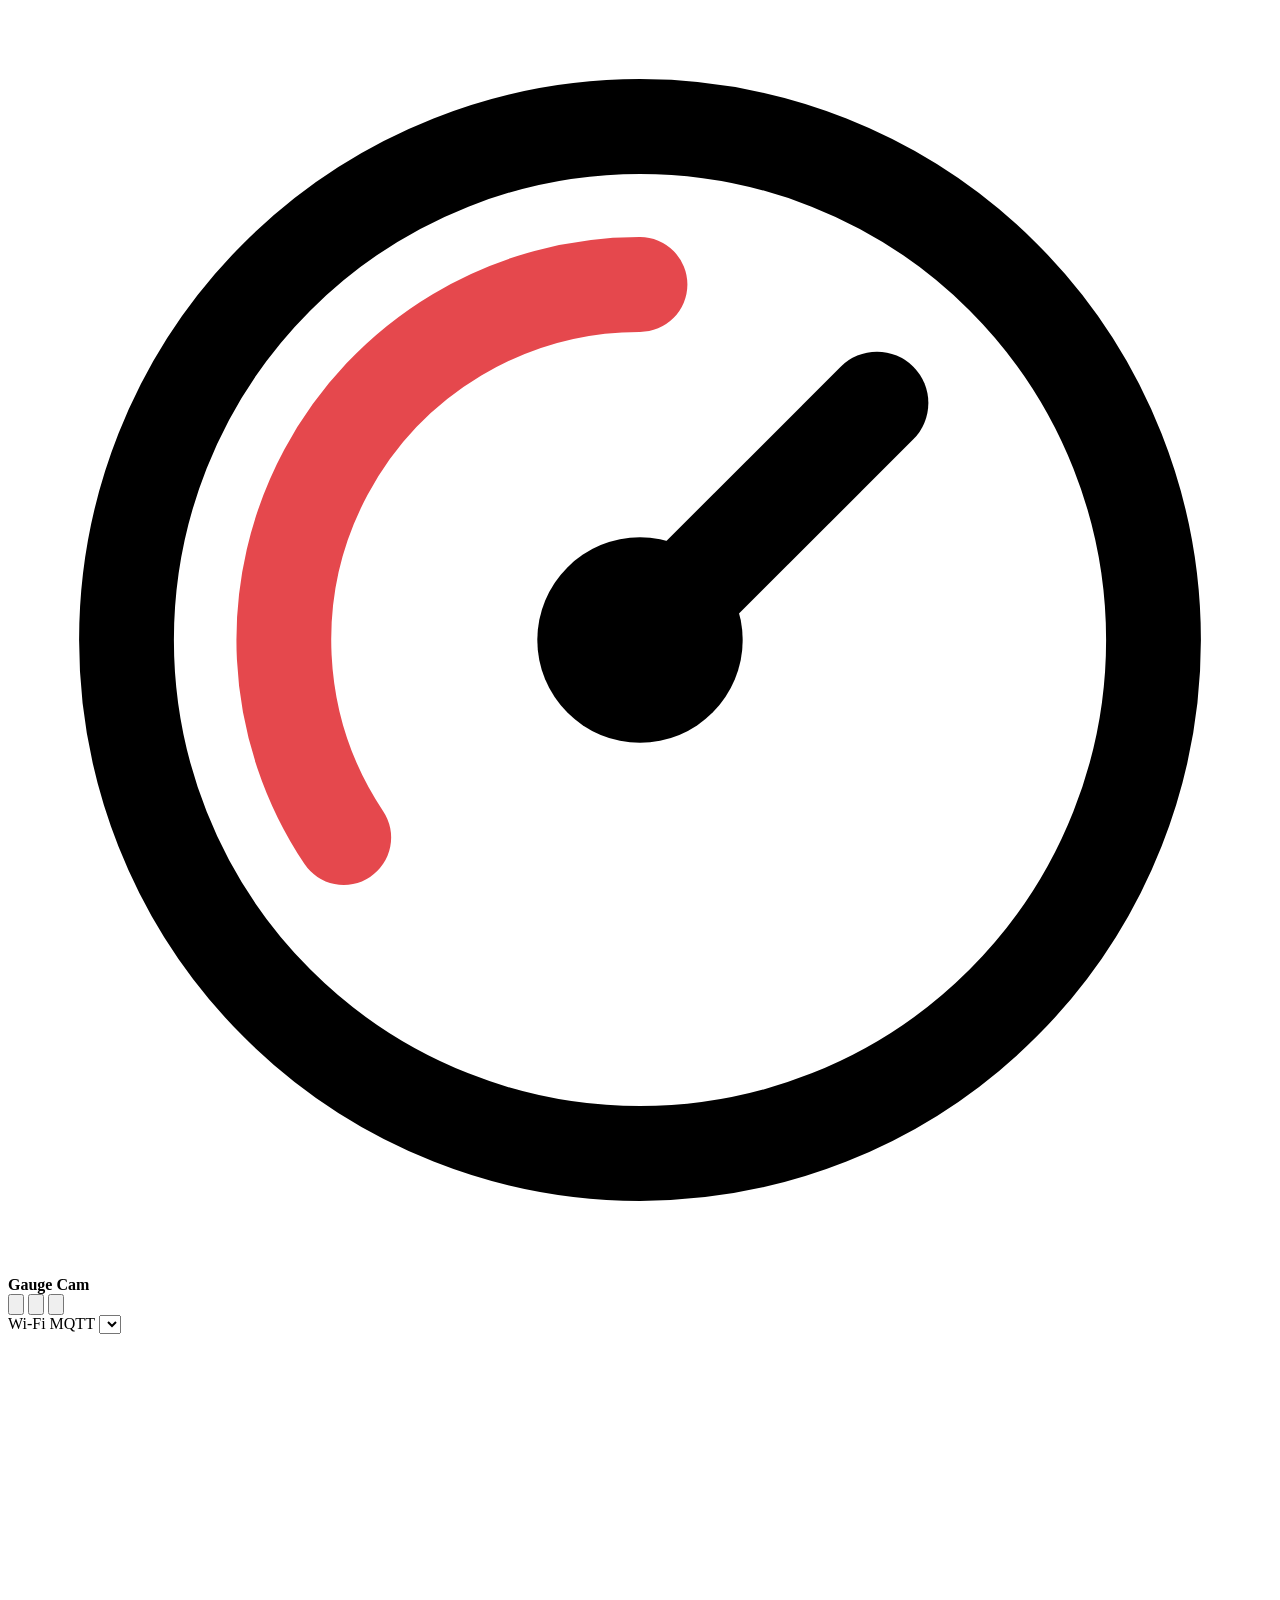
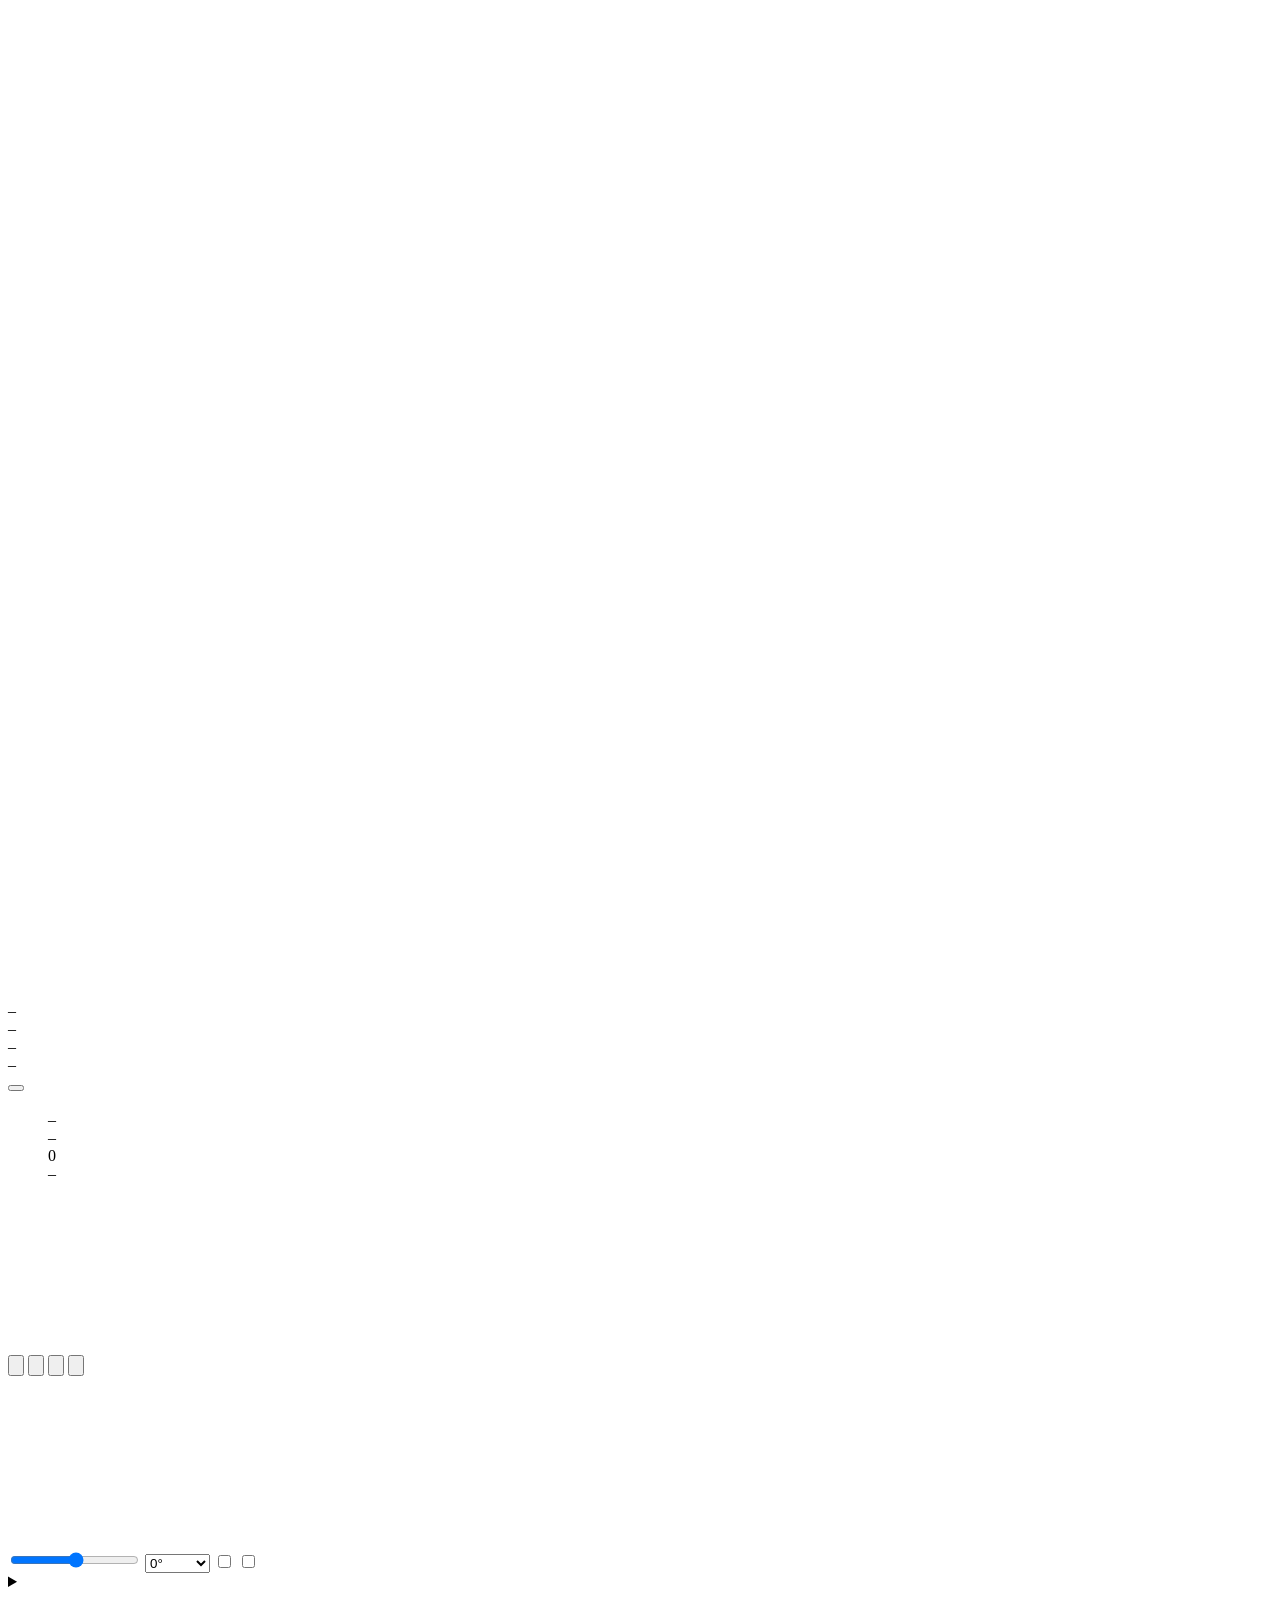
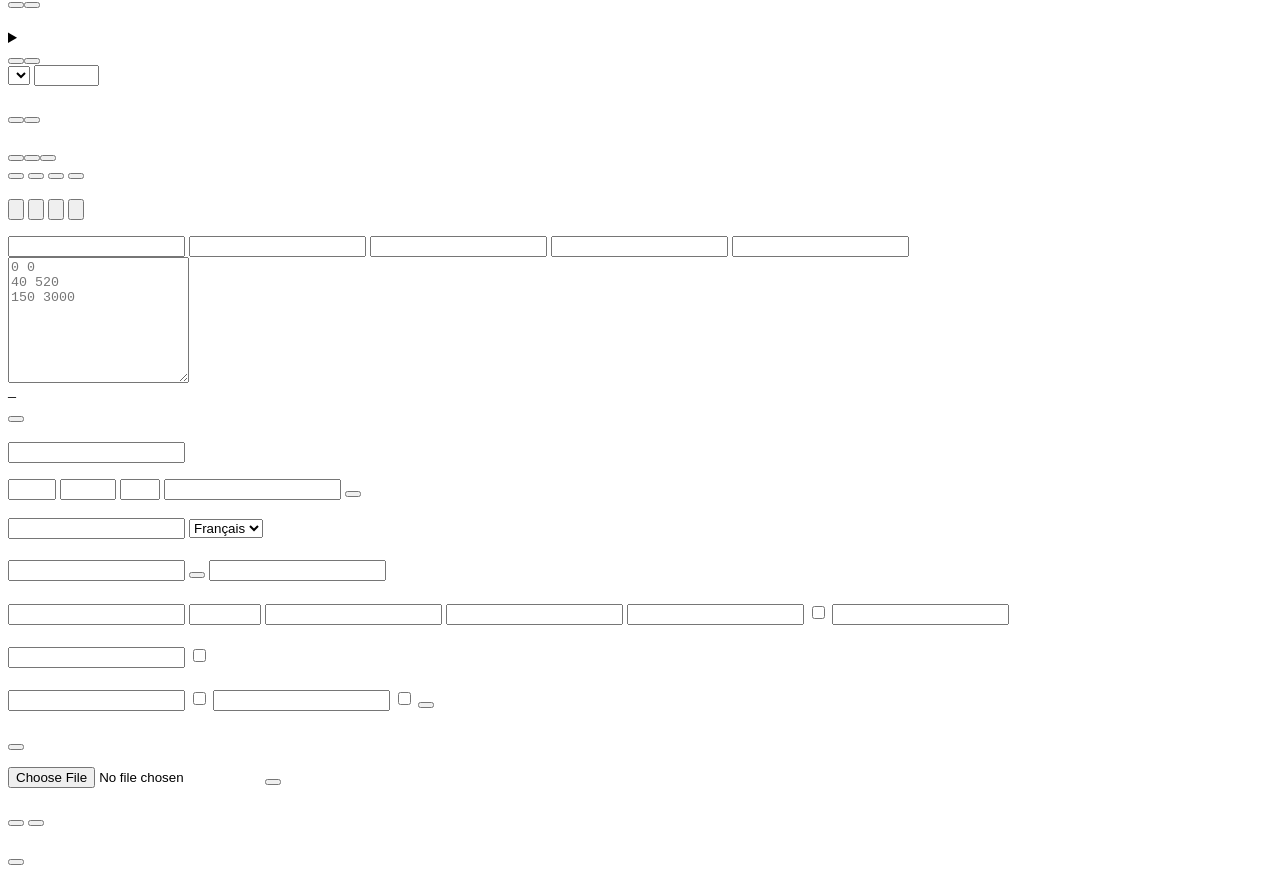
==== commit ba352c30: "Interface v0.3.0: dial tab in four steps Photo, framing, scale and check, the names of the coming fi" ====
--- a/web/index.html
+++ b/web/index.html
@@ -65,62 +65,73 @@
 </section>
 
 <section id="tab-dial" class="tab">
-  <p class="help" data-i18n-html="d.help"></p>
-  <div class="toolbar">
-    <button id="d-photo" class="btn" data-i18n="d.photo"></button>
-    <div class="seg" id="d-tools">
-      <button data-tool="roi" data-i18n="d.tool.roi"></button>
-      <button data-tool="pivot" data-i18n="d.tool.pivot"></button>
-      <button data-tool="start" data-i18n="d.tool.start"></button>
-      <button data-tool="end" data-i18n="d.tool.end"></button>
-      <button data-tool="point" data-i18n="d.tool.point"></button>
-    </div>
-    <label class="inline"><span data-i18n="d.zoom"></span> <select id="d-zoom"><option value="fit" data-i18n="d.zoom.fit"></option><option value="1">100 %</option><option value="2">200 %</option></select></label>
-  </div>
-  <div class="dial-layout">
-    <div class="viewer scroll" id="d-viewer"><div class="stage"><img id="d-photo-img" alt=""><canvas id="d-overlay"></canvas></div></div>
-    <aside class="pnl panel">
-      <details id="d-shot-box" open>
-        <summary data-i18n="d.shot"></summary>
+  <div class="cal">
+    <nav class="rail" id="d-steps">
+      <button data-step="photo"><svg viewBox="0 0 24 24" aria-hidden="true"><path d="M4 8h3l2-3h6l2 3h3v11H4z" fill="none" stroke="currentColor" stroke-width="2" stroke-linejoin="round"/><circle cx="12" cy="13" r="3.5" fill="none" stroke="currentColor" stroke-width="2"/></svg><span data-i18n="d.step.photo"></span></button>
+      <button data-step="frame"><svg viewBox="0 0 24 24" aria-hidden="true"><path d="M4 9V4h5M15 4h5v5M20 15v5h-5M9 20H4v-5" fill="none" stroke="currentColor" stroke-width="2"/><path d="M10 12h4M12 10v4" stroke="currentColor" stroke-width="2"/></svg><span data-i18n="d.step.frame"></span></button>
+      <button data-step="grad"><svg viewBox="0 0 24 24" aria-hidden="true"><path d="M5 17a8 8 0 1 1 14 0" fill="none" stroke="currentColor" stroke-width="2" stroke-linecap="round"/><circle cx="5" cy="17" r="2" fill="currentColor"/><circle cx="7" cy="8" r="2" fill="currentColor"/><circle cx="12" cy="5" r="2" fill="currentColor"/></svg><span data-i18n="d.step.grad"></span></button>
+      <button data-step="check"><svg viewBox="0 0 24 24" aria-hidden="true"><circle cx="12" cy="12" r="8.5" fill="none" stroke="currentColor" stroke-width="2"/><path d="M8 12.5l2.7 2.7L16 9.8" fill="none" stroke="currentColor" stroke-width="2" stroke-linecap="round" stroke-linejoin="round"/></svg><span data-i18n="d.step.check"></span></button>
+    </nav>
+    <div class="dview">
+      <div class="viewer" id="d-viewer"><div class="stage"><img id="d-photo-img" alt=""><canvas id="d-overlay"></canvas>
+        <form class="bubble" id="d-bubble" hidden><input id="d-bubble-value" inputmode="decimal" autocomplete="off" data-i18n-placeholder="d.value"><button class="btn pri" type="submit">OK</button><button class="btn" type="button" id="d-bubble-del" data-i18n-title="d.delete">×</button></form>
+      </div></div>
+      <div class="vbar"><span id="d-dirty" class="dirty" data-i18n="d.dirty" hidden></span></div>
+    </div>
+    <aside class="pnl panel dpanel">
+      <div class="dstep" data-step="photo">
+        <h2 data-i18n="d.photo.title"></h2>
+        <p class="mut" data-i18n="d.photo.help"></p>
         <form id="d-shot" class="shot">
-          <small data-i18n="d.shot.help"></small>
           <label><span data-i18n="c.led"></span>
             <span class="range"><input name="led_intensity" type="range" min="0" max="255" step="5"><output id="d-led-value"></output></span></label>
-          <label><span data-i18n="c.ledMs"></span> <input name="led_ms" type="number" min="0" max="5000" step="50"></label>
           <label><span data-i18n="d.rotation"></span>
             <select name="rotation"><option value="0">0°</option><option value="90">90° ↻</option><option value="180">180°</option><option value="270">270° ↻</option></select></label>
           <label class="check"><input name="vflip" type="checkbox"> <span data-i18n="c.vflip"></span></label>
           <label class="check"><input name="hmirror" type="checkbox"> <span data-i18n="c.hmirror"></span></label>
-          <label><span data-i18n="c.framesize"></span> <select name="framesize"><option>QVGA</option><option>VGA</option><option>SVGA</option></select></label>
-          <label><span data-i18n="c.brightness"></span> <input name="cam_brightness" type="number" min="-2" max="2"></label>
-          <label><span data-i18n="c.contrast"></span> <input name="cam_contrast" type="number" min="-2" max="2"></label>
-          <label class="check"><input name="exposure_auto" type="checkbox"> <span data-i18n="d.exposureAuto"></span></label>
-          <label class="manual-exposure"><span data-i18n="d.exposure"></span>
-            <span class="range"><input name="exposure" type="range" min="0" max="1200" step="10"><output id="d-exposure-value"></output></span></label>
-          <label class="manual-exposure"><span data-i18n="d.gain"></span>
-            <span class="range"><input name="gain" type="range" min="0" max="30" step="1"><output id="d-gain-value"></output></span></label>
-          <small class="manual-exposure" data-i18n="d.exposure.help"></small>
-        </form>
-      </details>
-      <hr>
-      <p id="d-hint" class="hint"></p>
-      <label><span data-i18n="d.mode"></span>
-        <select id="d-mode">
-          <option value="hub" data-i18n="d.mode.hub"></option>
-          <option value="fixed" data-i18n="d.mode.fixed"></option>
-        </select>
-      </label>
-      <label><span data-i18n="d.unit"></span> <input id="d-unit" size="6"></label>
-      <h3 data-i18n="d.scale"></h3>
-      <table class="points">
-        <thead><tr><th></th><th data-i18n="d.col.value"></th><th></th></tr></thead>
-        <tbody id="d-points"></tbody>
-      </table>
-      <div class="actions">
-        <button id="d-test" class="btn" data-i18n="d.test"></button>
-        <button id="d-save" class="btn pri" data-i18n="common.save"></button>
-      </div>
-      <p id="d-result" class="status"></p>
+          <details class="more">
+            <summary data-i18n="common.more"></summary>
+            <label><span data-i18n="c.ledMs"></span> <input name="led_ms" type="number" min="0" max="5000" step="50"></label>
+            <label><span data-i18n="c.framesize"></span> <select name="framesize"><option>QVGA</option><option>VGA</option><option>SVGA</option></select></label>
+            <label><span data-i18n="c.brightness"></span> <input name="cam_brightness" type="number" min="-2" max="2"></label>
+            <label><span data-i18n="c.contrast"></span> <input name="cam_contrast" type="number" min="-2" max="2"></label>
+            <label class="check"><input name="exposure_auto" type="checkbox"> <span data-i18n="d.exposureAuto"></span></label>
+            <label class="manual-exposure"><span data-i18n="d.exposure"></span>
+              <span class="range"><input name="exposure" type="range" min="0" max="1200" step="10"><output id="d-exposure-value"></output></span></label>
+            <label class="manual-exposure"><span data-i18n="d.gain"></span>
+              <span class="range"><input name="gain" type="range" min="0" max="30" step="1"><output id="d-gain-value"></output></span></label>
+            <small class="manual-exposure" data-i18n="d.exposure.help"></small>
+          </details>
+        </form>
+        <div class="foot"><button id="d-photo" class="btn" data-i18n="d.retake"></button><button class="btn pri" data-go="frame" data-i18n="common.next"></button></div>
+      </div>
+      <div class="dstep" data-step="frame">
+        <h2 data-i18n="d.frame.title"></h2>
+        <p class="mut" data-i18n="d.frame.help"></p>
+        <p class="okline" id="d-pivot-line"></p>
+        <p class="hint" data-i18n="d.pivot.hint"></p>
+        <details class="more">
+          <summary data-i18n="common.more"></summary>
+          <label><span data-i18n="d.mode"></span>
+            <select id="d-mode"><option value="hub" data-i18n="d.mode.hub"></option><option value="fixed" data-i18n="d.mode.fixed"></option></select></label>
+        </details>
+        <div class="foot"><button class="btn" data-go="photo" data-i18n="common.back"></button><button class="btn pri" data-go="grad" data-i18n="common.next"></button></div>
+      </div>
+      <div class="dstep" data-step="grad">
+        <label><span data-i18n="d.model"></span>
+          <select id="d-model"><option value="oil" data-i18n="d.model.oil"></option><option value="pct" data-i18n="d.model.pct"></option><option value="free" data-i18n="d.model.free"></option></select></label>
+        <label id="d-unit-box"><span data-i18n="d.unit"></span> <input id="d-unit" size="6"></label>
+        <h2 id="d-seq-title"></h2>
+        <p class="mut" id="d-seq-help"></p>
+        <div class="chips" id="d-chips"></div>
+        <div class="foot"><button class="btn" id="d-undo" data-i18n="d.undo"></button><button class="btn pri" data-go="check" id="d-to-check" data-i18n="d.continue"></button></div>
+      </div>
+      <div class="dstep" data-step="check">
+        <h2 id="d-check-title"></h2>
+        <p class="mut" id="d-check-help"></p>
+        <dl class="kv" id="d-check-kv"></dl>
+        <div class="foot"><button class="btn" data-go="grad" id="d-check-no"></button><button class="btn" id="d-test"></button><button class="btn pri" id="d-save"></button></div>
+      </div>
     </aside>
   </div>
 </section>
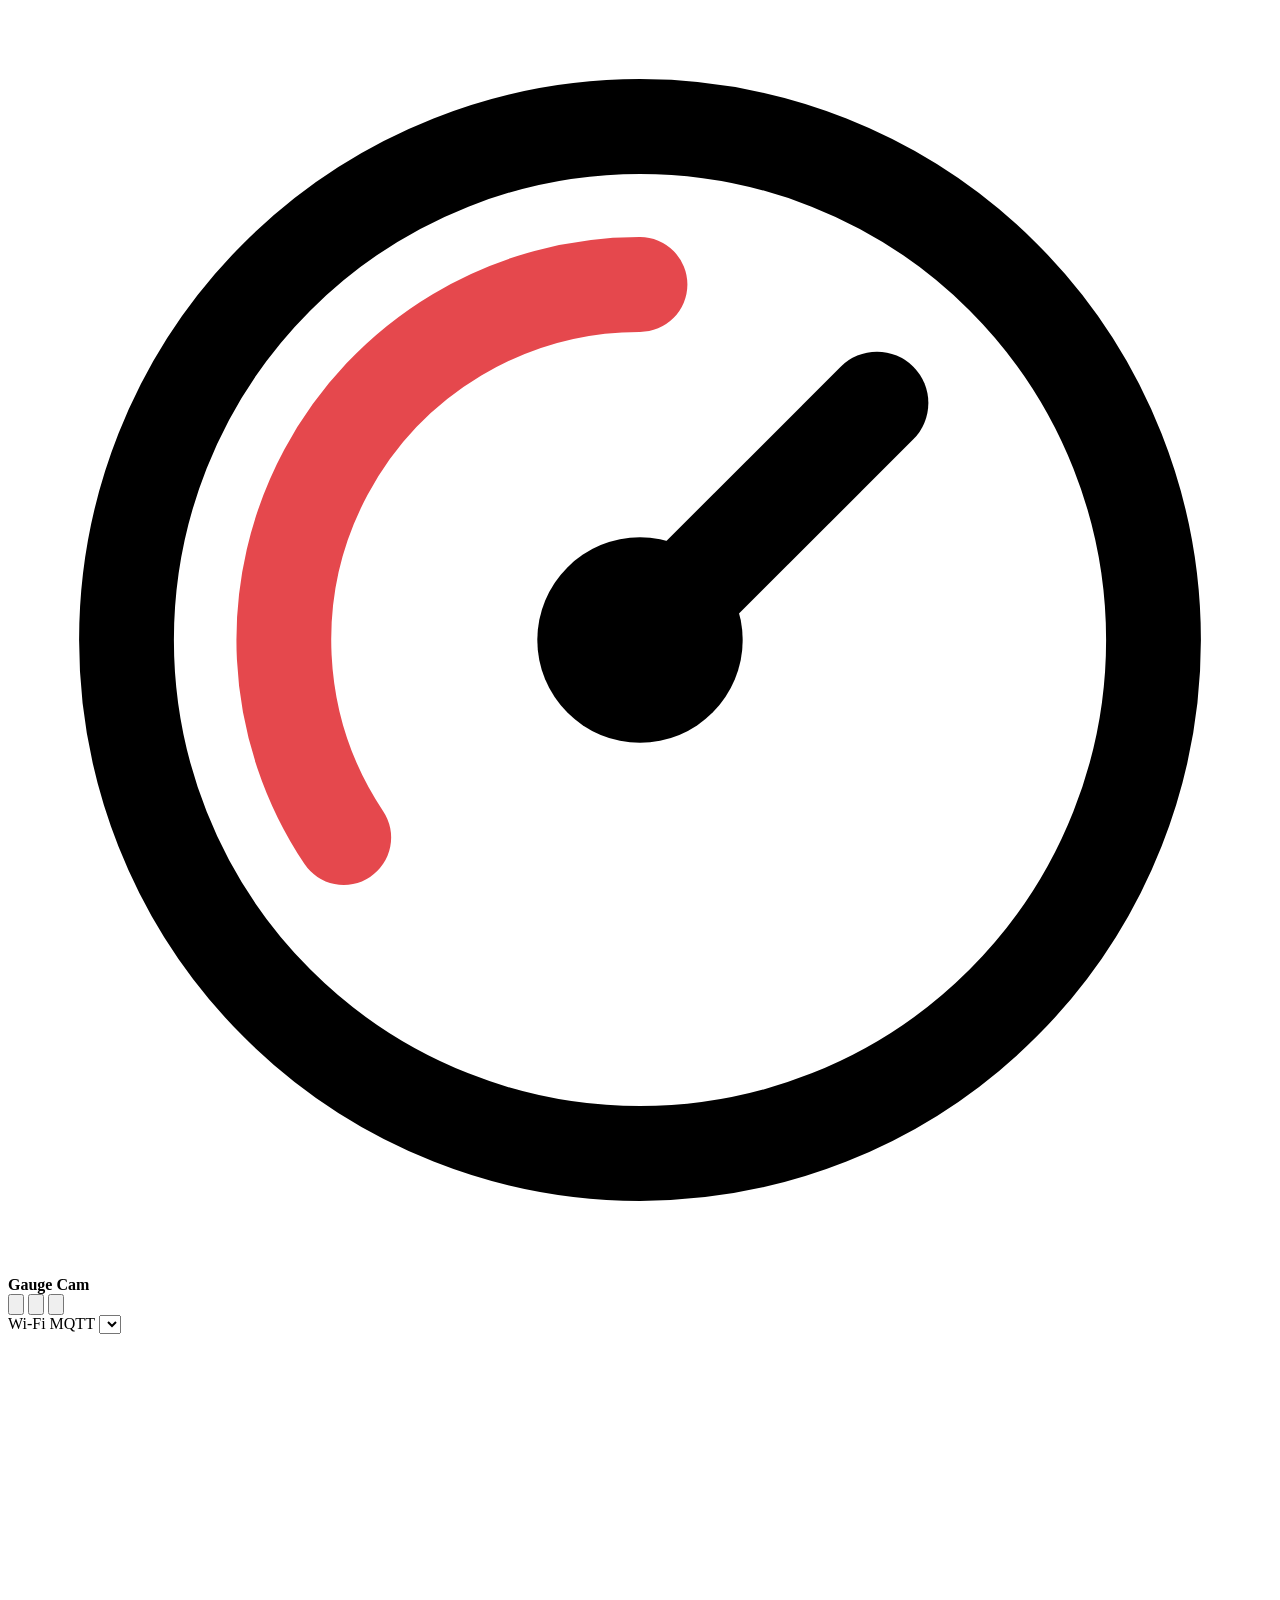
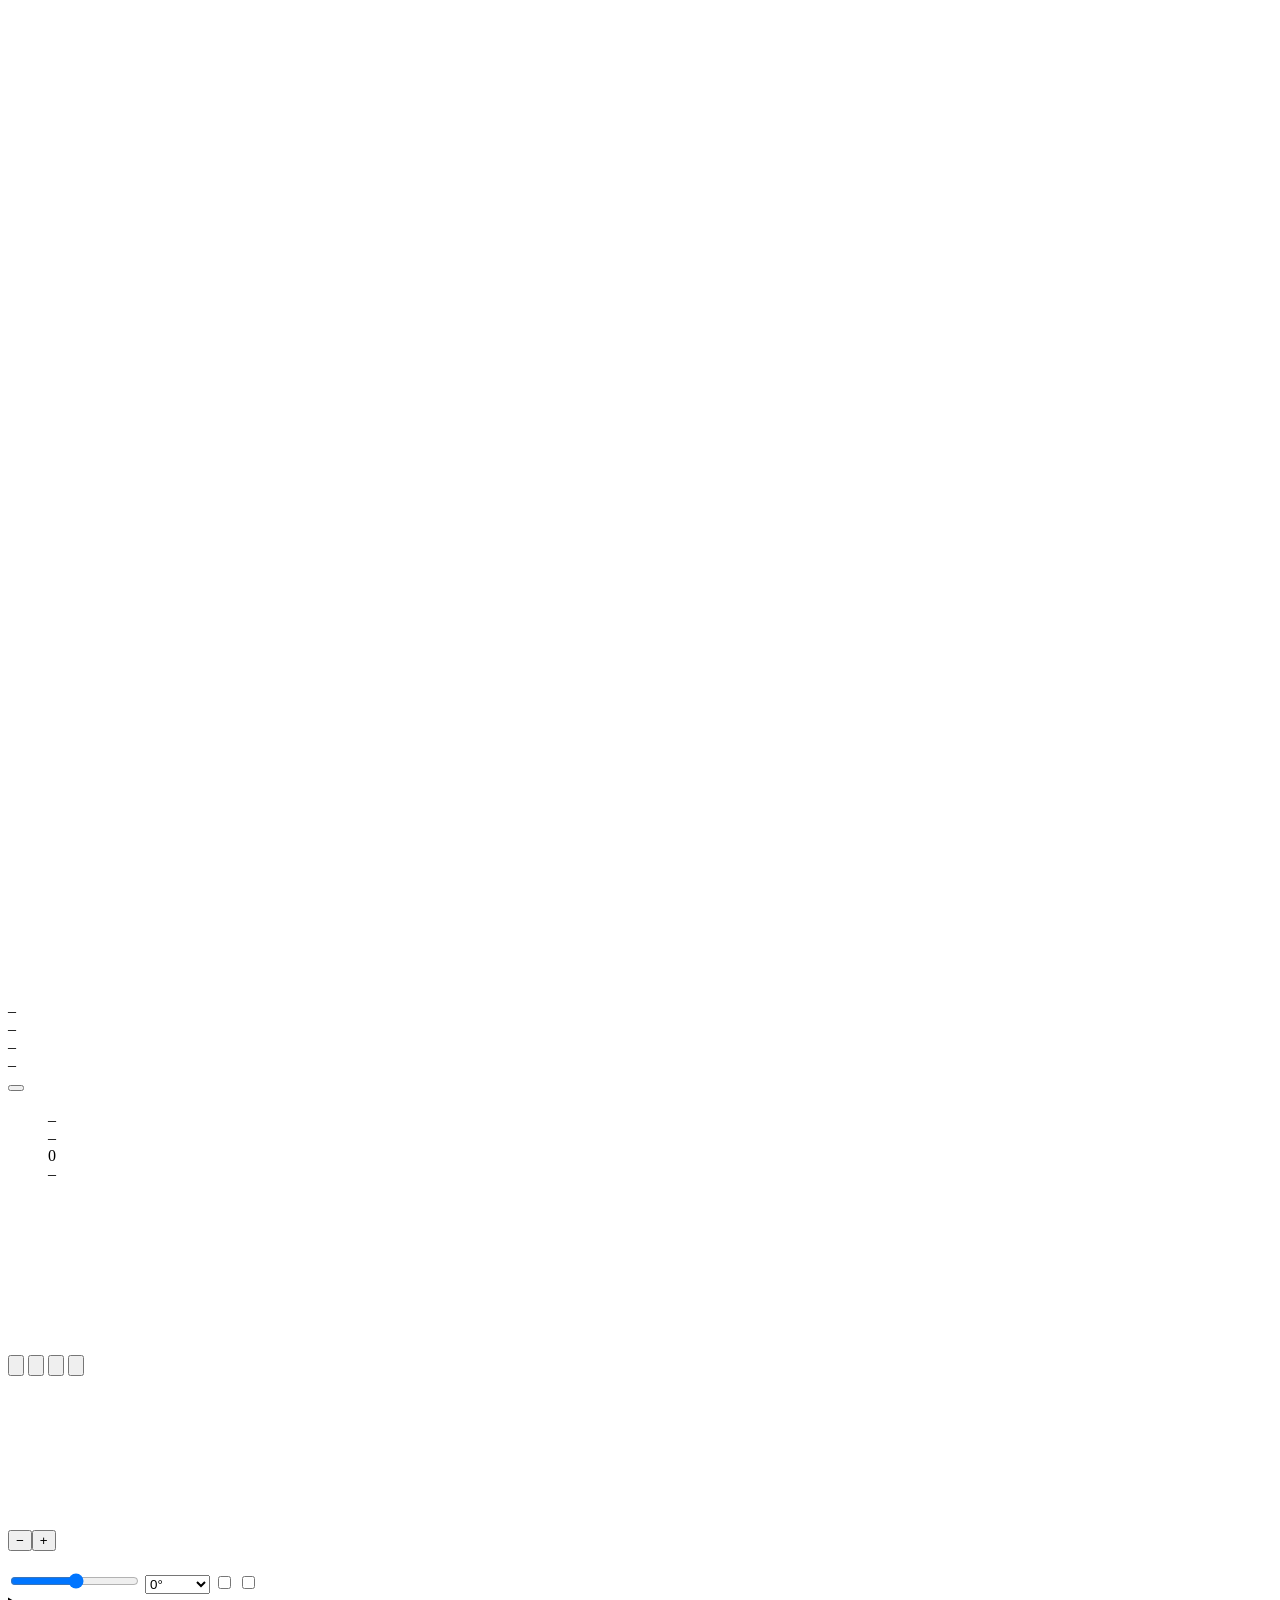
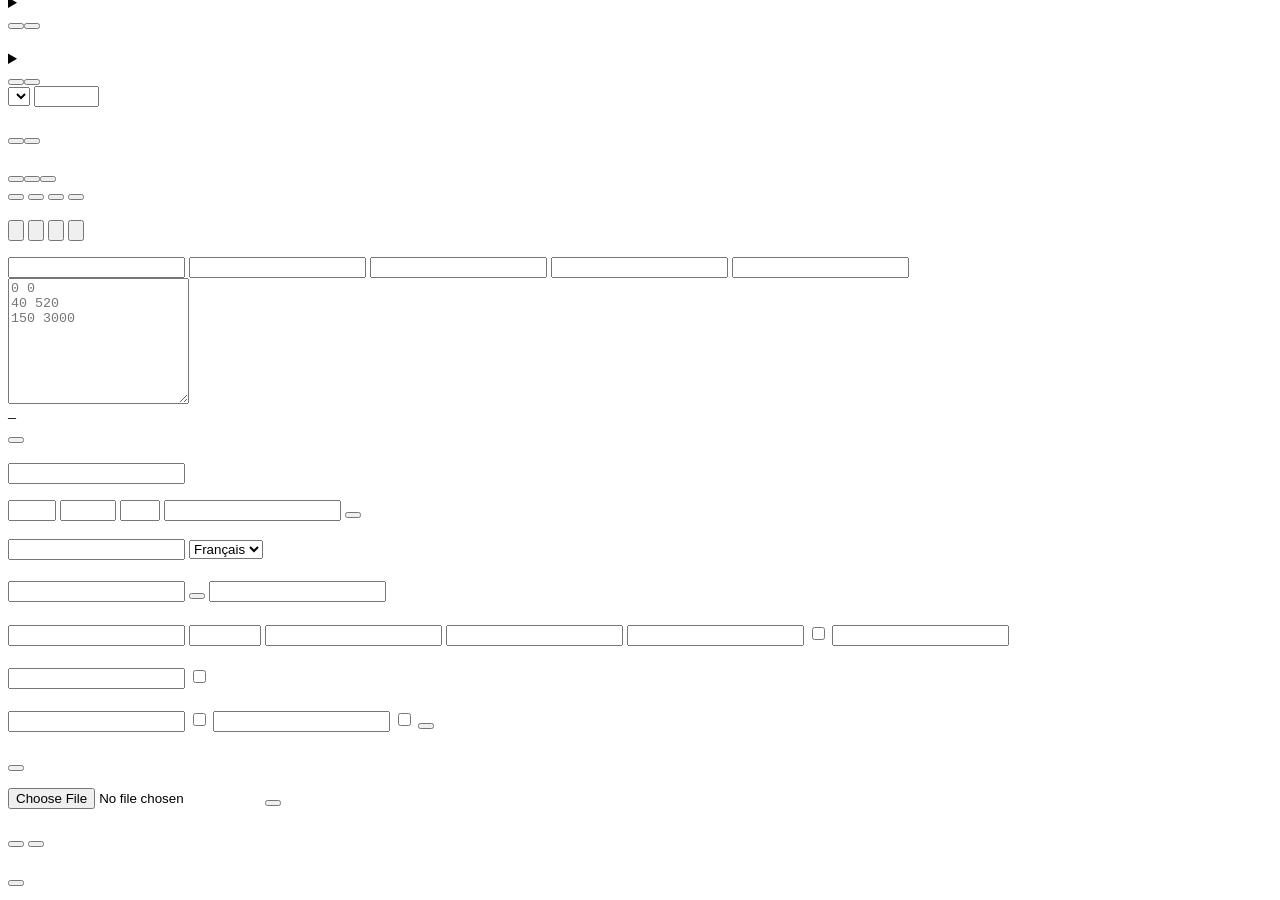
==== commit 5e231ac7: "Dial tab: zoom for precise placement Up to x8 with the wheel, two fingers or the +/- buttons, around" ====
--- a/web/index.html
+++ b/web/index.html
@@ -73,10 +73,14 @@
       <button data-step="check"><svg viewBox="0 0 24 24" aria-hidden="true"><circle cx="12" cy="12" r="8.5" fill="none" stroke="currentColor" stroke-width="2"/><path d="M8 12.5l2.7 2.7L16 9.8" fill="none" stroke="currentColor" stroke-width="2" stroke-linecap="round" stroke-linejoin="round"/></svg><span data-i18n="d.step.check"></span></button>
     </nav>
     <div class="dview">
-      <div class="viewer" id="d-viewer"><div class="stage"><img id="d-photo-img" alt=""><canvas id="d-overlay"></canvas>
+      <div class="viewer" id="d-viewer"><img id="d-photo-img" alt=""><canvas id="d-overlay"></canvas>
         <form class="bubble" id="d-bubble" hidden><input id="d-bubble-value" inputmode="decimal" autocomplete="off" data-i18n-placeholder="d.value"><button class="btn pri" type="submit">OK</button><button class="btn" type="button" id="d-bubble-del" data-i18n-title="d.delete">×</button></form>
-      </div></div>
-      <div class="vbar"><span id="d-dirty" class="dirty" data-i18n="d.dirty" hidden></span></div>
+      </div>
+      <div class="vbar">
+        <div class="zoom"><button class="btn" id="d-zoom-out" data-i18n-title="d.zoomOut">−</button><span id="d-zoom-level"></span><button class="btn" id="d-zoom-in" data-i18n-title="d.zoomIn">+</button></div>
+        <small data-i18n="d.zoomHelp"></small>
+        <span id="d-dirty" class="dirty" data-i18n="d.dirty" hidden></span>
+      </div>
     </div>
     <aside class="pnl panel dpanel">
       <div class="dstep" data-step="photo">
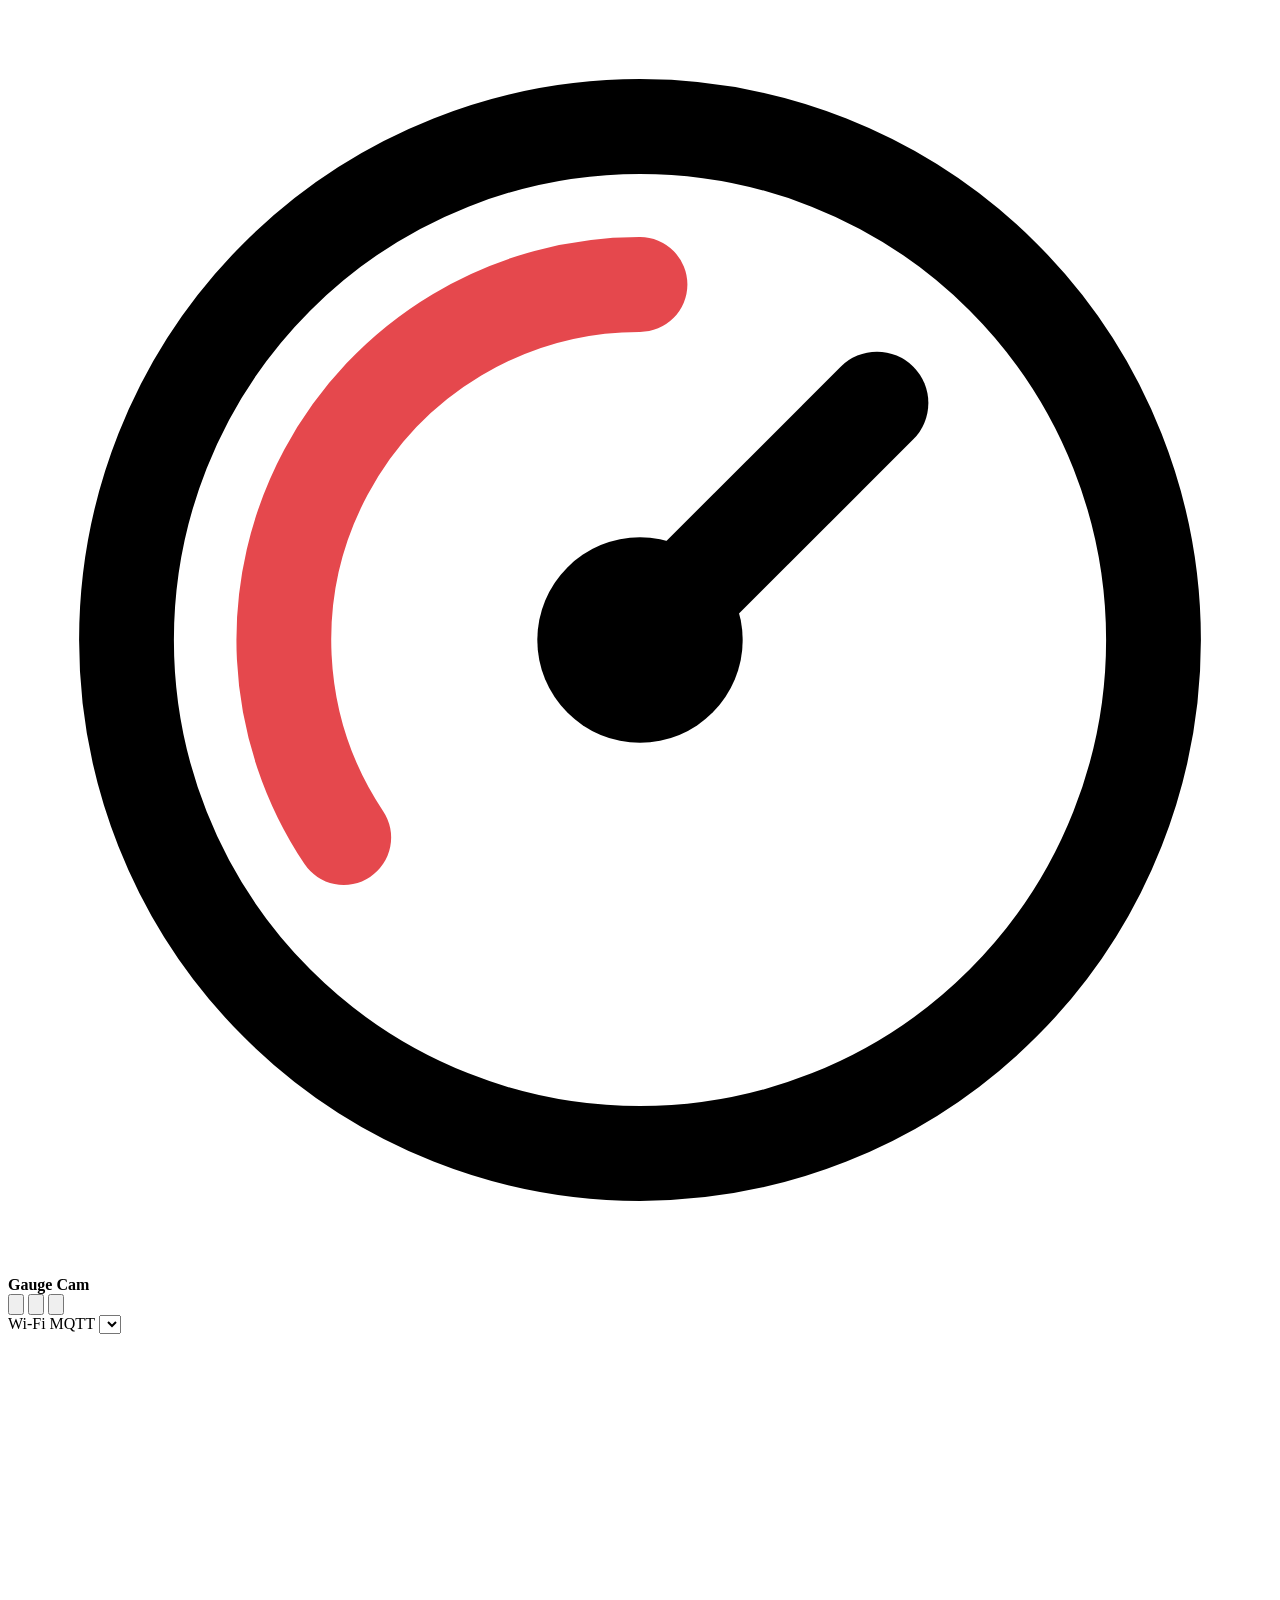
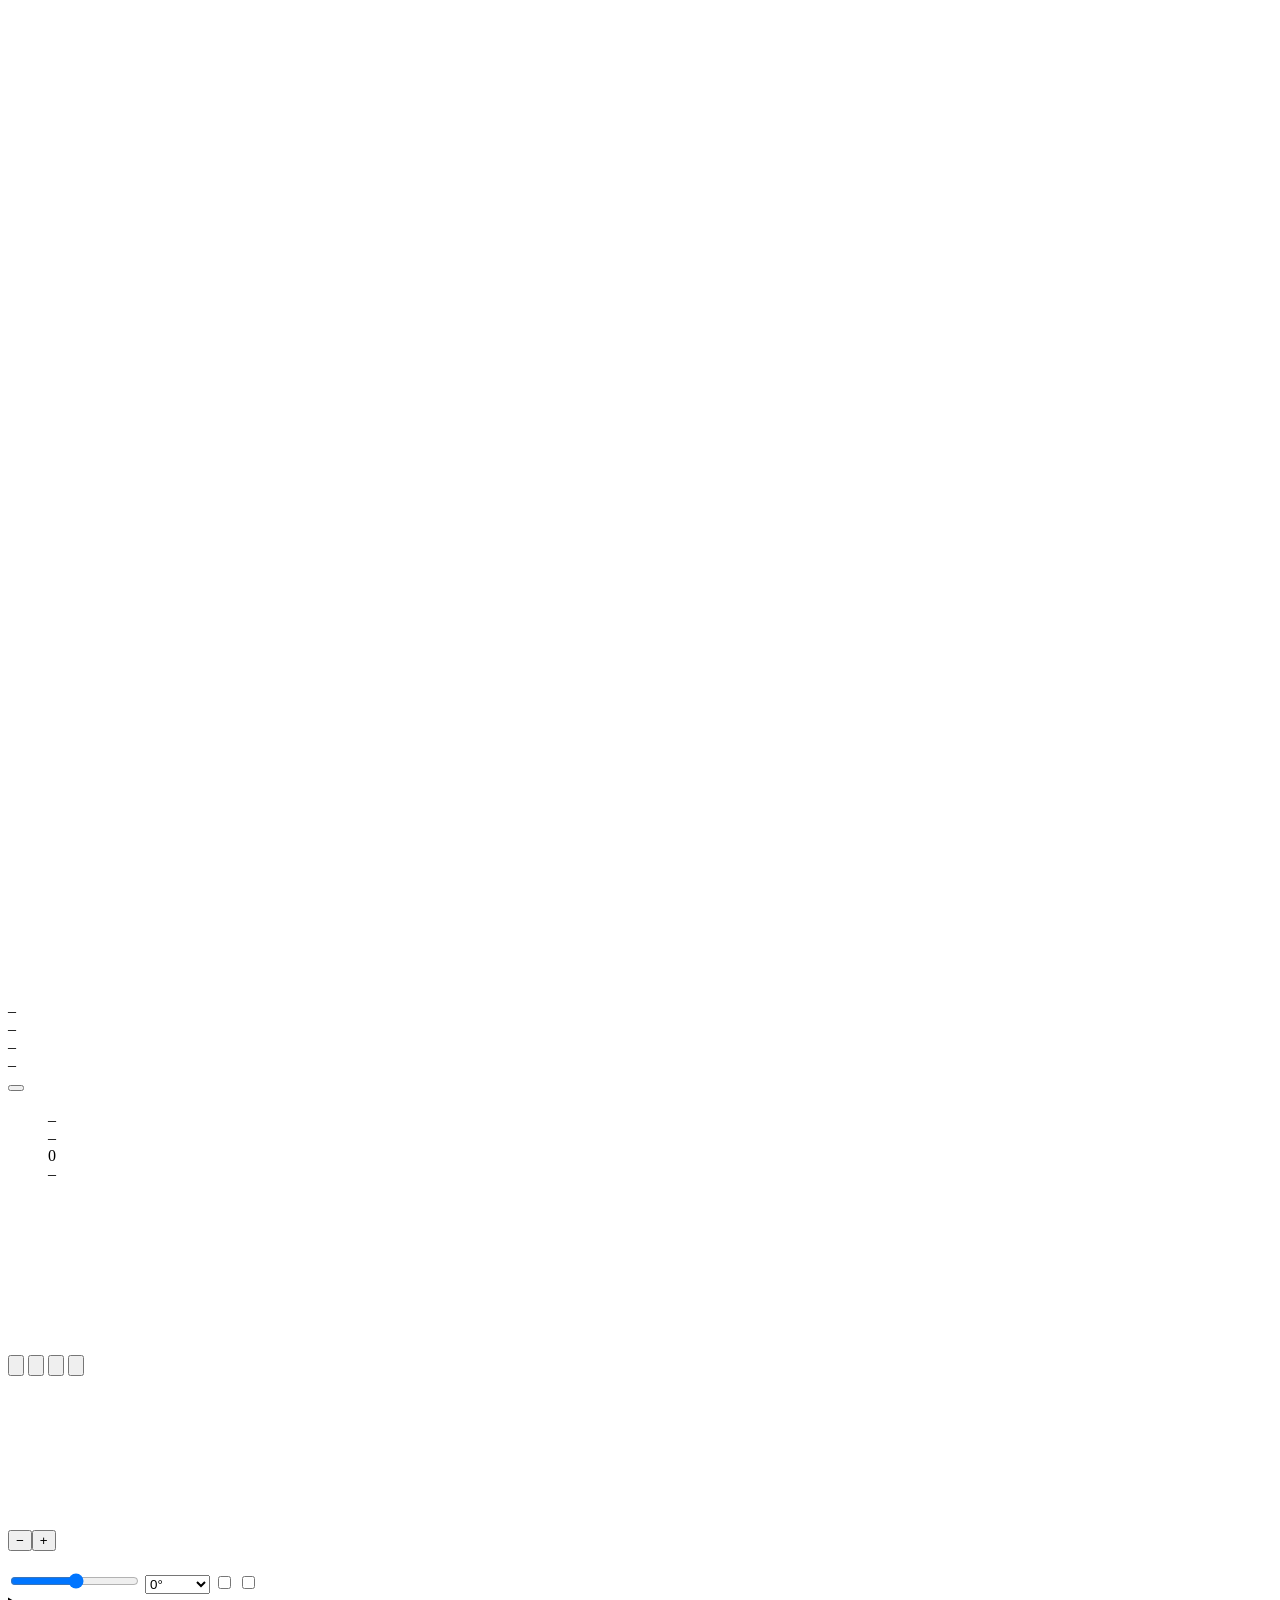
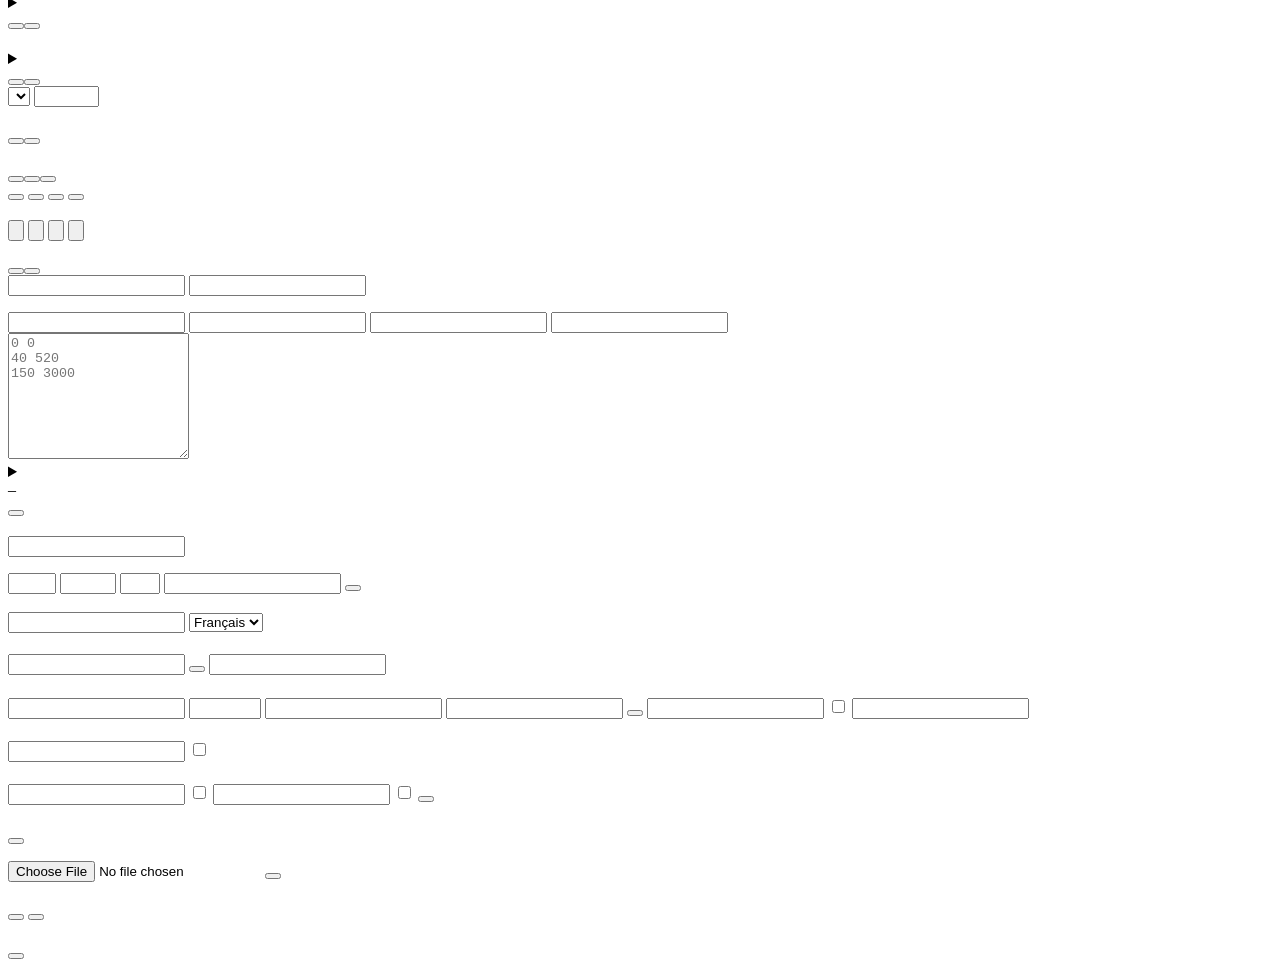
==== commit 7cda97ce: "Interface v0.4.0: first set-up Welcome screen and six steps (photo, framing, scale, check, tank, Hom" ====
--- a/web/index.html
+++ b/web/index.html
@@ -12,6 +12,7 @@
 <header class="hd">
   <svg class="logo" viewBox="0 0 32 32" aria-hidden="true"><circle cx="16" cy="16" r="13" fill="none" stroke="currentColor" stroke-width="2.4"/><path d="M8.5 21A9 9 0 0 1 16 7" fill="none" stroke="#e5484d" stroke-width="2.4" stroke-linecap="round"/><path d="M16 16l6-6" stroke="currentColor" stroke-width="2.6" stroke-linecap="round"/><circle cx="16" cy="16" r="2.6" fill="currentColor"/></svg>
   <b id="title">Gauge Cam</b>
+  <span class="su-title" data-i18n="su.title"></span>
   <nav id="tabs" class="tabs">
     <button data-tab="reading" class="on"><svg viewBox="0 0 24 24" aria-hidden="true"><path d="M4 16a8 8 0 1 1 16 0" fill="none" stroke="currentColor" stroke-width="2"/><path d="M12 16l4-5" stroke="currentColor" stroke-width="2"/></svg><span data-i18n="tab.reading"></span></button>
     <button data-tab="dial"><svg viewBox="0 0 24 24" aria-hidden="true"><path d="M4 8h3l2-3h6l2 3h3v11H4z" fill="none" stroke="currentColor" stroke-width="2"/><circle cx="12" cy="13" r="3.5" fill="none" stroke="currentColor" stroke-width="2"/></svg><span data-i18n="tab.dial"></span></button>
@@ -26,6 +27,40 @@
 </header>
 <main>
 
+<section id="setup" hidden>
+  <div class="su-bar" id="su-bar">
+    <div class="prog" id="su-prog"></div>
+    <span class="su-kick" id="su-kick"></span>
+    <button class="btn" id="su-later" data-i18n="su.later"></button>
+  </div>
+  <div class="su-page pnl dpanel su-welcome" data-page="welcome">
+    <h1 data-i18n="su.title"></h1>
+    <p class="okline" id="su-wifi"></p>
+    <button class="btn" id="su-wifi-set" data-i18n="su.wifi.set"></button>
+    <p class="mut" data-i18n="su.lead"></p>
+    <ol class="su-list" id="su-list"></ol>
+    <div class="foot"><button class="btn" id="su-skip" data-i18n="su.later"></button><button class="btn pri" id="su-start" data-i18n="su.start"></button></div>
+  </div>
+  <div class="su-page pnl dpanel" data-page="tank">
+    <h2 data-i18n="su.tank.title"></h2>
+    <div id="su-tank"></div>
+    <div class="foot"><button class="btn" data-su-go="check" data-i18n="common.back"></button><button class="btn pri" id="su-tank-next" data-i18n="d.continue"></button></div>
+  </div>
+  <div class="su-page pnl dpanel" data-page="ha">
+    <h2 data-i18n="su.ha.title"></h2>
+    <p class="mut" data-i18n="su.ha.help"></p>
+    <form id="su-mqtt" class="form">
+      <label class="f"><span data-i18n="su.ha.host"></span> <input name="mqtt_host" autocomplete="off" spellcheck="false" placeholder="192.168.1.10">
+        <small data-i18n="su.ha.hostHelp"></small></label>
+      <label class="f"><span data-i18n="n.user"></span> <input name="mqtt_user" autocomplete="off" spellcheck="false"></label>
+      <label class="f"><span data-i18n="n.password"></span> <input name="mqtt_pass" type="password" autocomplete="new-password"></label>
+      <p class="status" id="su-mqtt-result"></p>
+      <small data-i18n-html="su.ha.none"></small>
+      <div class="foot"><button type="button" class="btn" data-su-go="tank" data-i18n="common.back"></button><button class="btn pri" id="su-mqtt-go" data-i18n="su.ha.test"></button></div>
+    </form>
+  </div>
+</section>
+
 <section id="tab-reading" class="tab on">
   <div class="home">
     <div class="inst">
@@ -41,6 +76,14 @@
       <div class="row center"><button id="r-read" class="btn pri" data-i18n="r.read"></button></div>
     </div>
     <div class="side">
+      <div class="pnl todo" id="r-todo" hidden>
+        <h3><span id="r-todo-title"></span><span id="r-todo-count"></span></h3>
+        <ul class="todo-list" id="r-todo-list"></ul>
+      </div>
+      <div class="pnl todo" id="r-done" hidden>
+        <h3><span data-i18n="r.done.title"></span><button class="x" id="r-done-close" data-i18n-title="r.done.close">×</button></h3>
+        <p id="r-done-text" class="help"></p>
+      </div>
       <div class="pnl">
         <h3><span data-i18n="r.reading"></span><span id="r-state"></span></h3>
         <p id="r-status" class="status"></p>
@@ -161,18 +204,28 @@
             <button type="button" data-shape="table"><svg viewBox="0 0 48 36" aria-hidden="true"><path d="M8 30L18 22L28 14L40 6" fill="none" stroke="currentColor" stroke-width="2.2"/><path d="M6 4v28h38" fill="none" stroke="currentColor" stroke-width="1.6" opacity=".6"/></svg><span data-i18n="t.shape.table"></span></button>
           </div>
           <p class="help" id="t-shape-help"></p>
-          <p class="help" data-i18n-html="t.help"></p>
-          <div class="fld">
+          <input type="hidden" name="tank_by" value="cap">
+          <div class="seg" id="t-by" data-shapes="box hcyl vcyl"><span data-i18n="t.by"></span><button type="button" data-tank-by="cap" data-i18n="t.by.cap"></button><button type="button" data-tank-by="dim" data-i18n="t.by.dim"></button></div>
+          <div class="fld" data-by="cap">
+            <label class="f"><span data-i18n="t.capacity"></span> <input name="cap_l" type="number" step="1" min="0"></label>
+            <label class="f"><span id="t-cap-height"></span> <input name="cap_height_cm" type="number" step="0.1" min="0">
+              <small id="t-cap-proposed"></small></label>
+          </div>
+          <p class="help" data-by="dim" data-i18n-html="t.help"></p>
+          <div class="fld" data-by="dim">
             <label class="f" data-shapes="box hcyl"><span data-i18n="t.length"></span> <input name="tank_length_cm" type="number" step="0.1" min="0"></label>
             <label class="f" data-shapes="box"><span data-i18n="t.width"></span> <input name="tank_width_cm" type="number" step="0.1" min="0"></label>
             <label class="f" data-shapes="hcyl vcyl"><span data-i18n="t.diameter"></span> <input name="tank_diameter_cm" type="number" step="0.1" min="0"></label>
             <label class="f" data-shapes="box vcyl"><span data-i18n="t.height"></span> <input name="tank_height_cm" type="number" step="0.1" min="0"></label>
-            <label class="f"><span data-i18n="t.offset"></span> <input name="level_offset_cm" type="number" step="0.1"></label>
           </div>
           <label class="f wide" data-shapes="table"><span data-i18n="t.table"></span>
             <textarea name="tank_table_text" rows="8" spellcheck="false" placeholder="0 0&#10;40 520&#10;150 3000"></textarea>
             <small data-i18n="t.table.help"></small></label>
-          <small data-i18n="t.offset.help"></small>
+          <details class="more">
+            <summary data-i18n="common.more"></summary>
+            <label class="f"><span data-i18n="t.offset"></span> <input name="level_offset_cm" type="number" step="0.1">
+              <small data-i18n="t.offset.help"></small></label>
+          </details>
           <div class="capline">
             <div><div class="l" data-i18n="t.capacityLabel"></div><div class="v" id="t-capacity-value">–</div><small id="t-capacity"></small></div>
             <button class="btn pri" data-i18n="common.save"></button>
@@ -211,6 +264,7 @@
           <label class="f"><span data-i18n="n.port"></span> <input name="mqtt_port" type="number" min="1" max="65535"></label>
           <label class="f"><span data-i18n="n.user"></span> <input name="mqtt_user"></label>
           <label class="f"><span data-i18n="n.password"></span> <input name="mqtt_pass" type="password" autocomplete="new-password"></label>
+          <button type="button" id="n-mqtt-test" class="btn" data-i18n="n.test"></button>
           <label class="f"><span data-i18n="n.prefix"></span> <input name="mqtt_prefix"></label>
           <label class="check"><input name="ha_discovery" type="checkbox"> <span data-i18n="n.discoveryOn"></span></label>
           <label class="f"><span data-i18n="n.discovery"></span> <input name="discovery_prefix"></label>
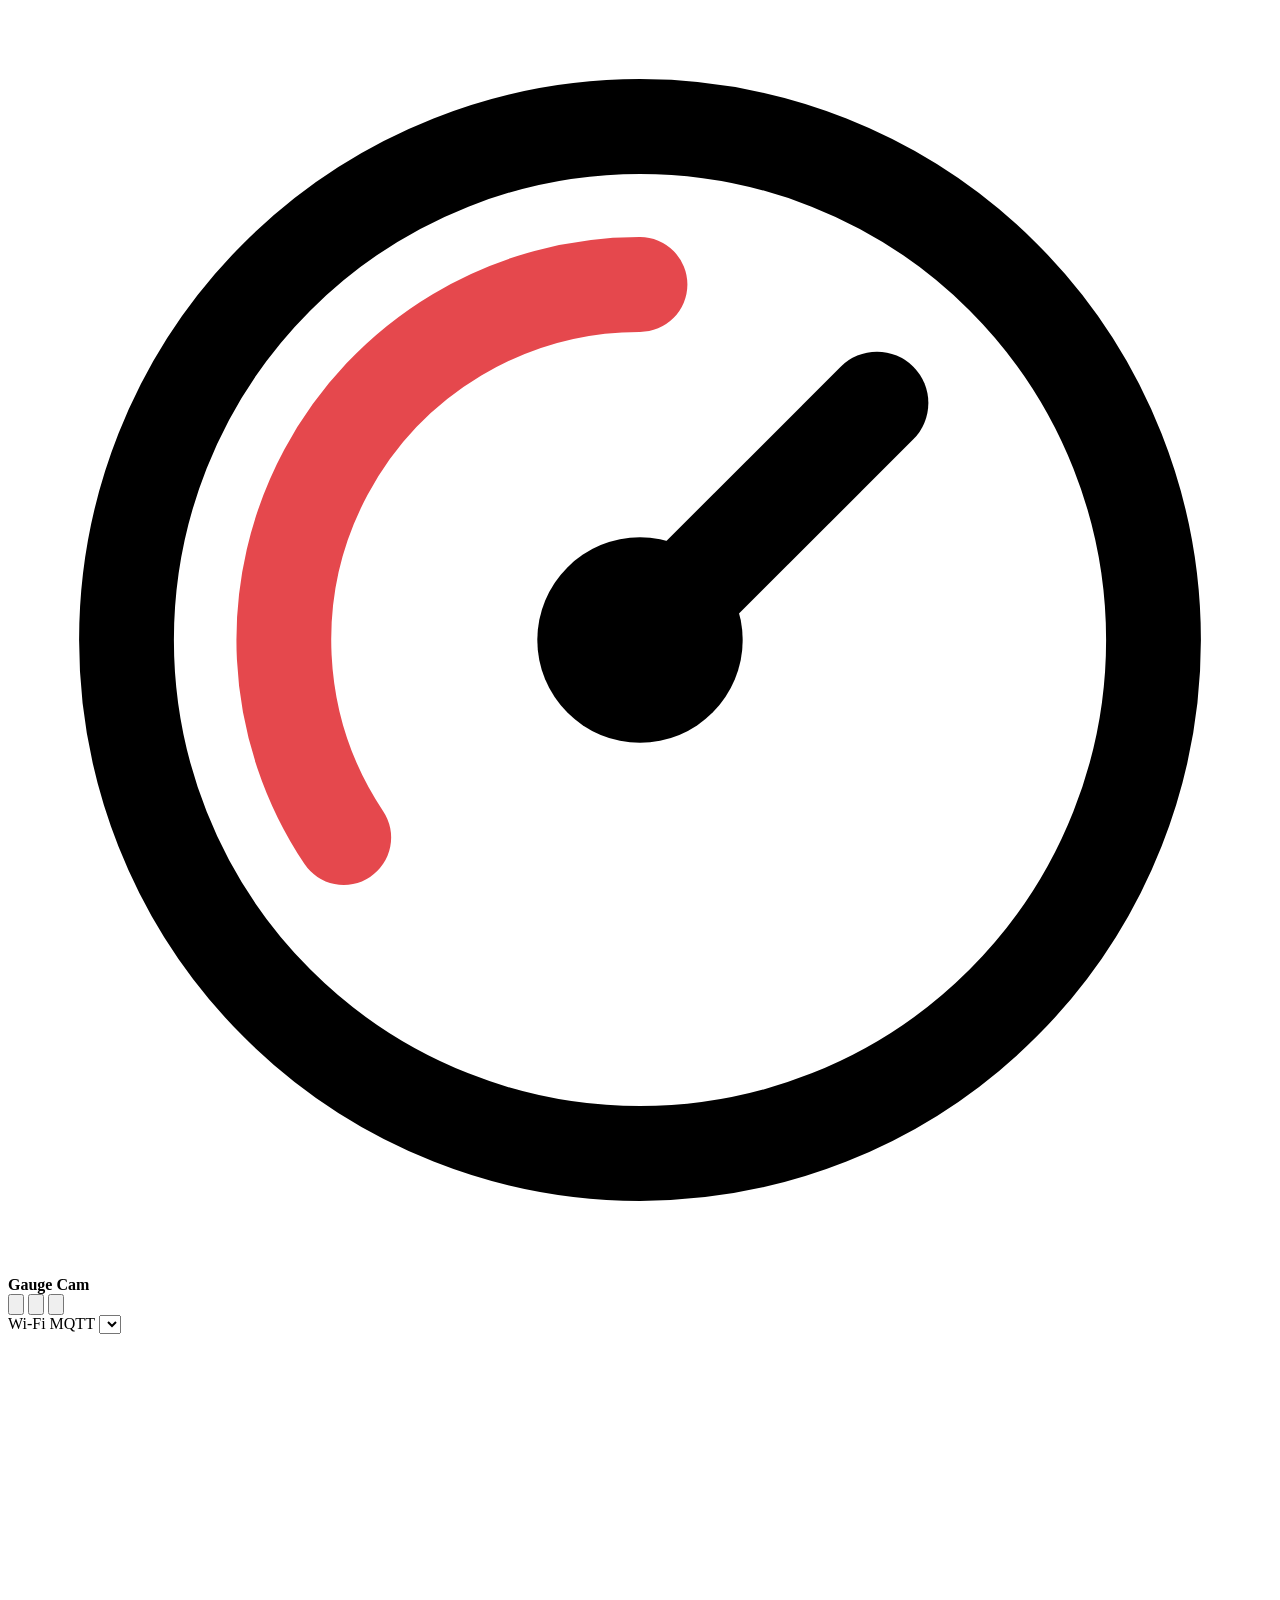
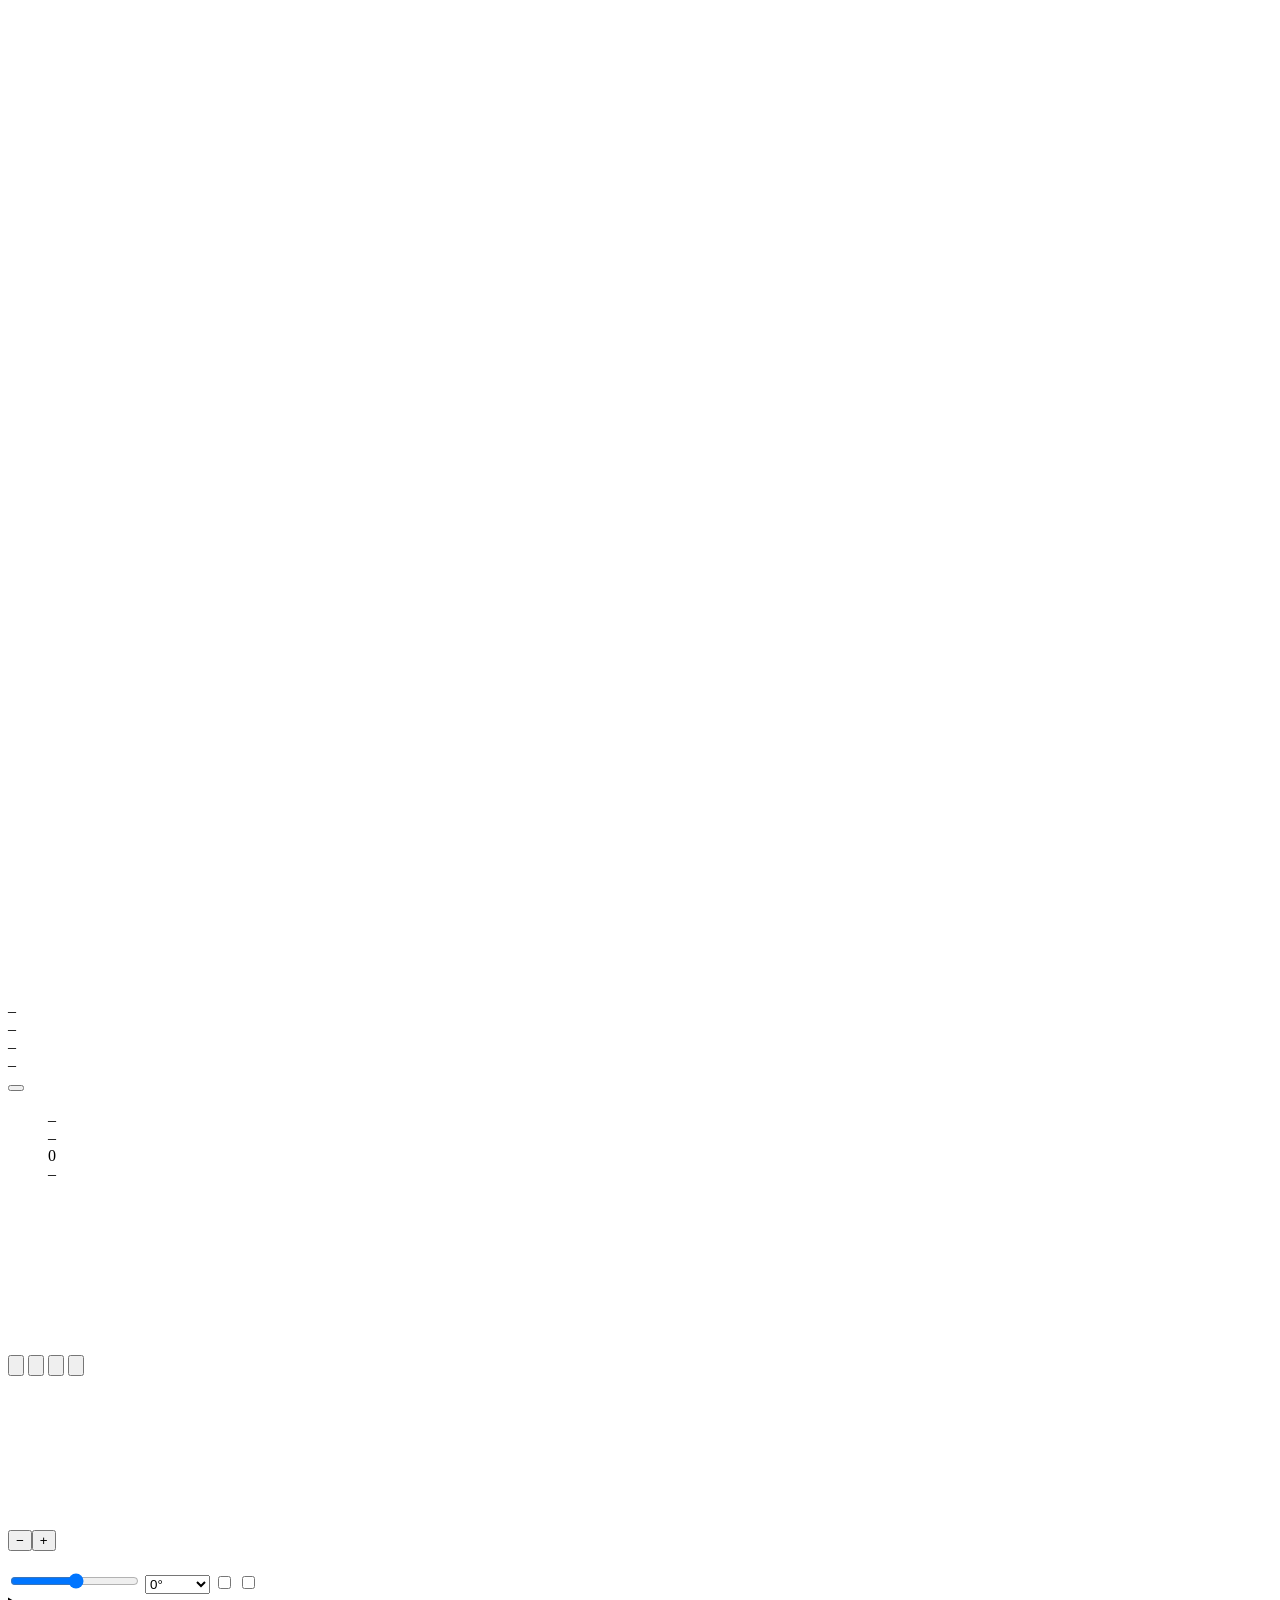
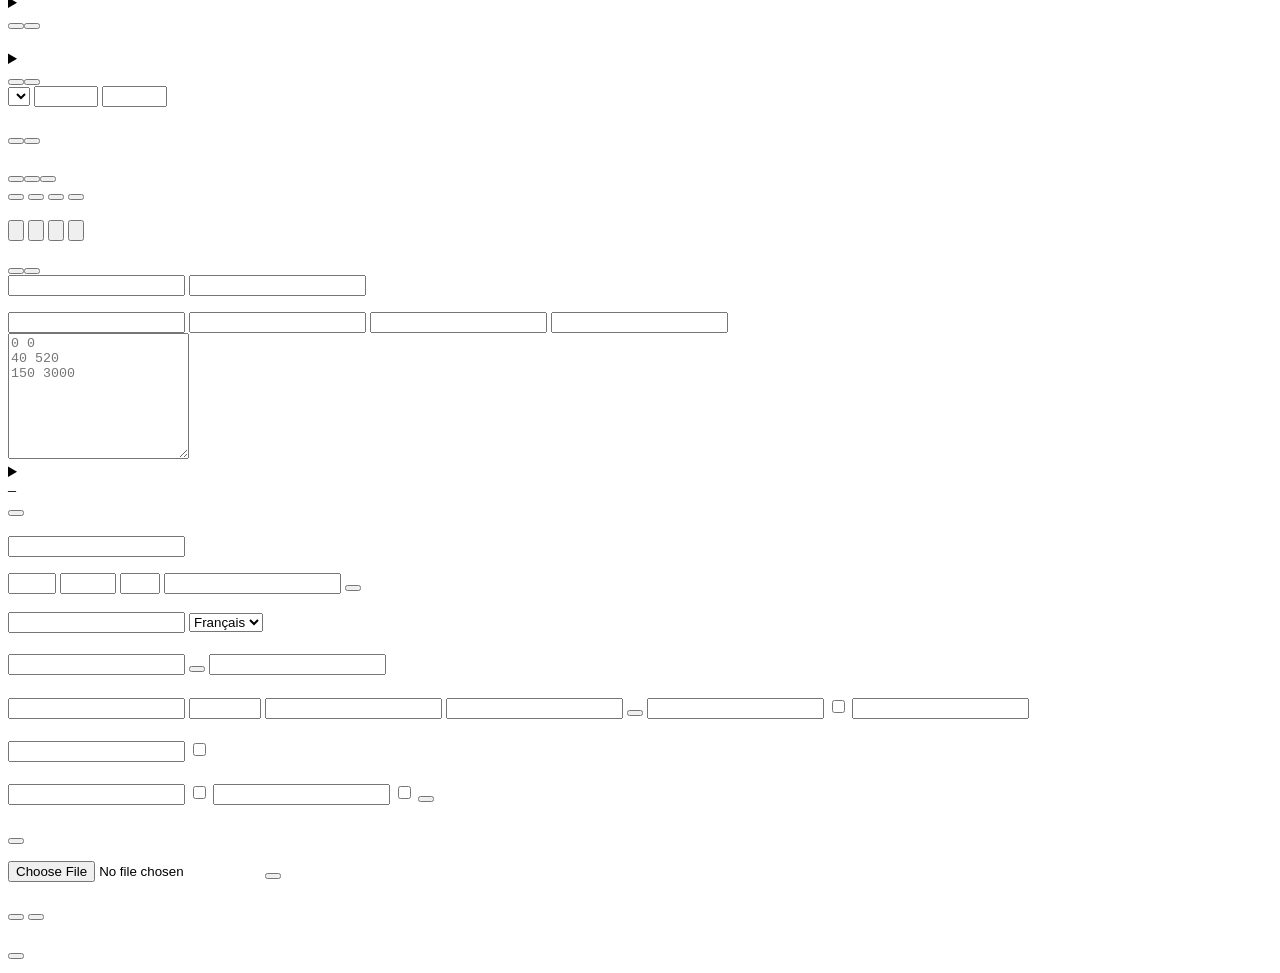
==== commit 93b15dba: "Any needle gauge: scale end, skipped marks, deletable points, device name in set-up" ====
--- a/web/index.html
+++ b/web/index.html
@@ -44,12 +44,14 @@
   <div class="su-page pnl dpanel" data-page="tank">
     <h2 data-i18n="su.tank.title"></h2>
     <div id="su-tank"></div>
-    <div class="foot"><button class="btn" data-su-go="check" data-i18n="common.back"></button><button class="btn pri" id="su-tank-next" data-i18n="d.continue"></button></div>
+    <div class="foot"><button class="btn" data-su-go="check" data-i18n="common.back"></button><button class="btn" id="su-no-tank" data-i18n="su.tank.none"></button><button class="btn pri" id="su-tank-next" data-i18n="d.continue"></button></div>
   </div>
   <div class="su-page pnl dpanel" data-page="ha">
     <h2 data-i18n="su.ha.title"></h2>
     <p class="mut" data-i18n="su.ha.help"></p>
     <form id="su-mqtt" class="form">
+      <label class="f"><span data-i18n="n.name"></span> <input name="name" autocomplete="off" maxlength="40">
+        <small data-i18n="su.ha.nameHelp"></small></label>
       <label class="f"><span data-i18n="su.ha.host"></span> <input name="mqtt_host" autocomplete="off" spellcheck="false" placeholder="192.168.1.10">
         <small data-i18n="su.ha.hostHelp"></small></label>
       <label class="f"><span data-i18n="n.user"></span> <input name="mqtt_user" autocomplete="off" spellcheck="false"></label>
@@ -166,10 +168,12 @@
       </div>
       <div class="dstep" data-step="grad">
         <label><span data-i18n="d.model"></span>
-          <select id="d-model"><option value="oil" data-i18n="d.model.oil"></option><option value="pct" data-i18n="d.model.pct"></option><option value="free" data-i18n="d.model.free"></option></select></label>
+          <select id="d-model"><option value="tank" data-i18n="d.model.tank"></option><option value="pct" data-i18n="d.model.pct"></option><option value="free" data-i18n="d.model.free"></option></select></label>
+        <label id="d-end-box"><span data-i18n="d.end"></span> <input id="d-end" type="number" min="20" max="1000" step="10" inputmode="numeric"></label>
         <label id="d-unit-box"><span data-i18n="d.unit"></span> <input id="d-unit" size="6"></label>
         <h2 id="d-seq-title"></h2>
         <p class="mut" id="d-seq-help"></p>
+        <p><button class="btn" id="d-skip" hidden></button></p>
         <div class="chips" id="d-chips"></div>
         <div class="foot"><button class="btn" id="d-undo" data-i18n="d.undo"></button><button class="btn pri" data-go="check" id="d-to-check" data-i18n="d.continue"></button></div>
       </div>
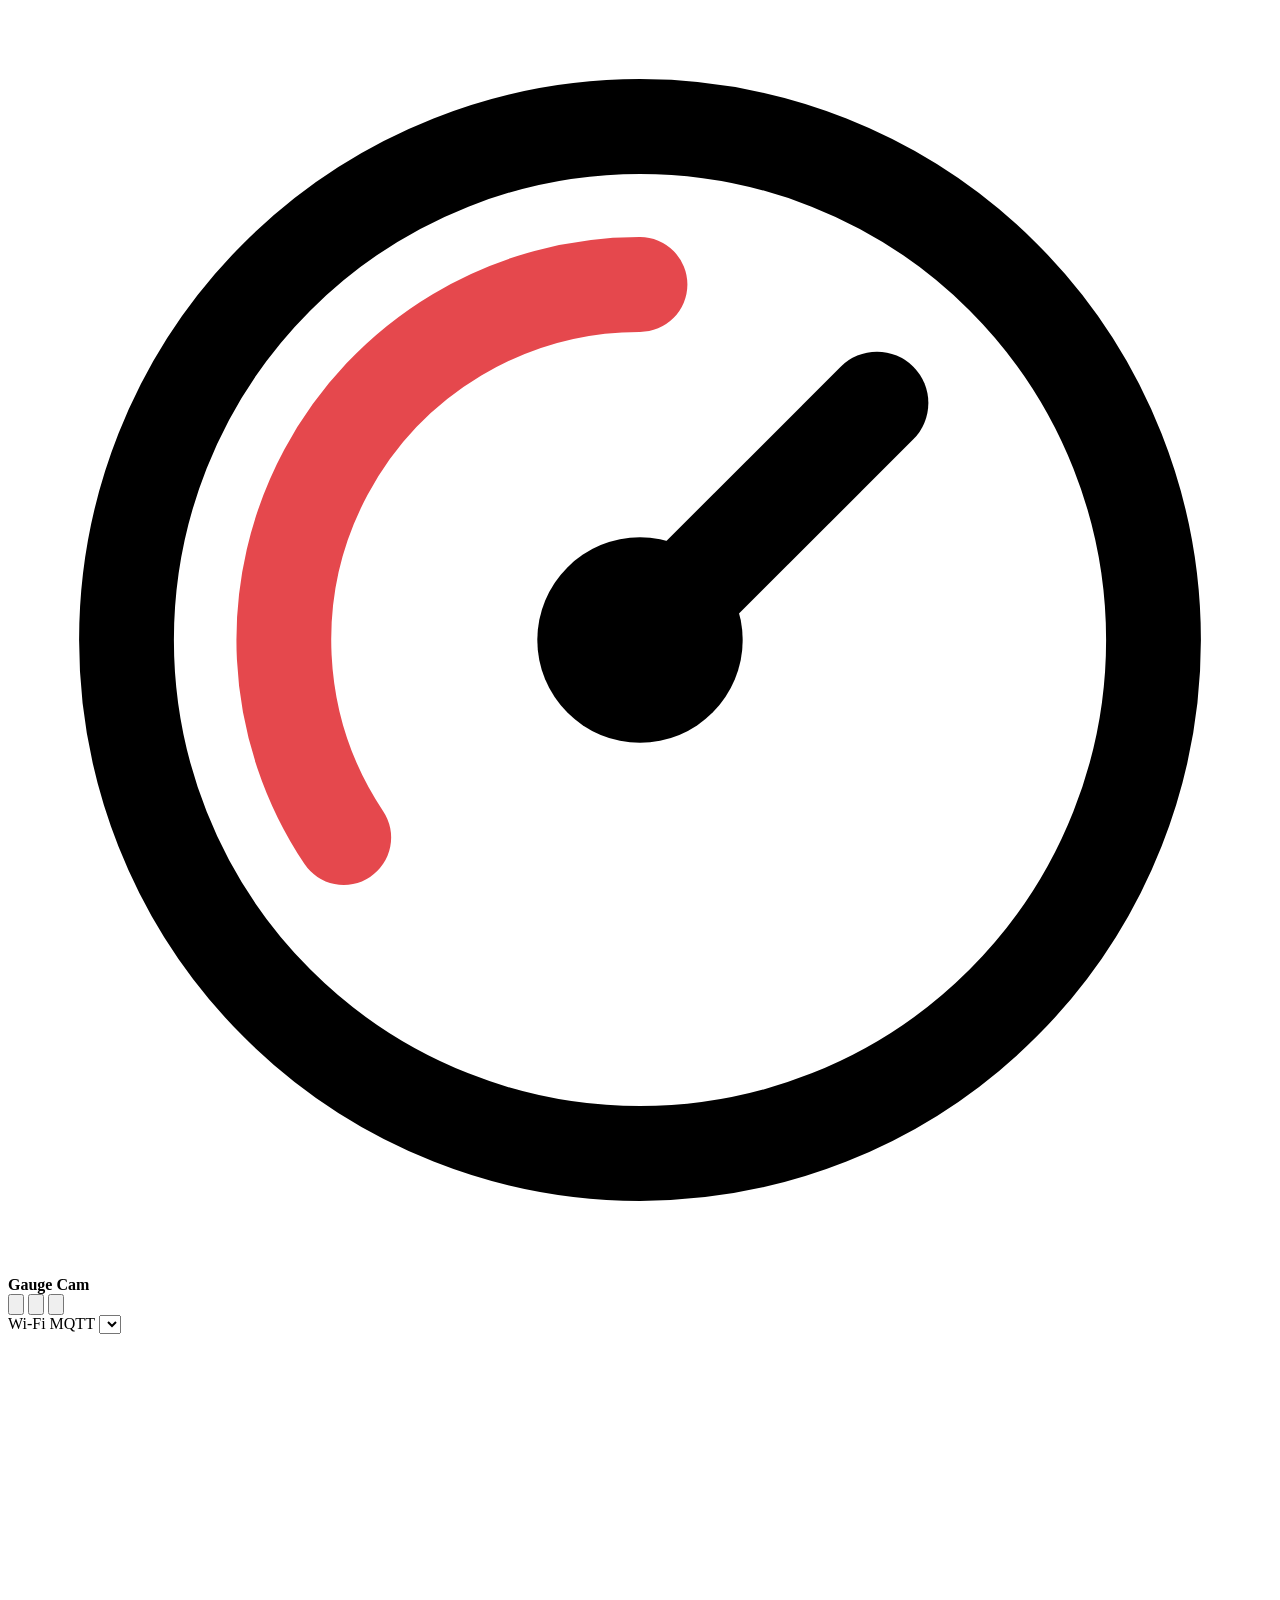
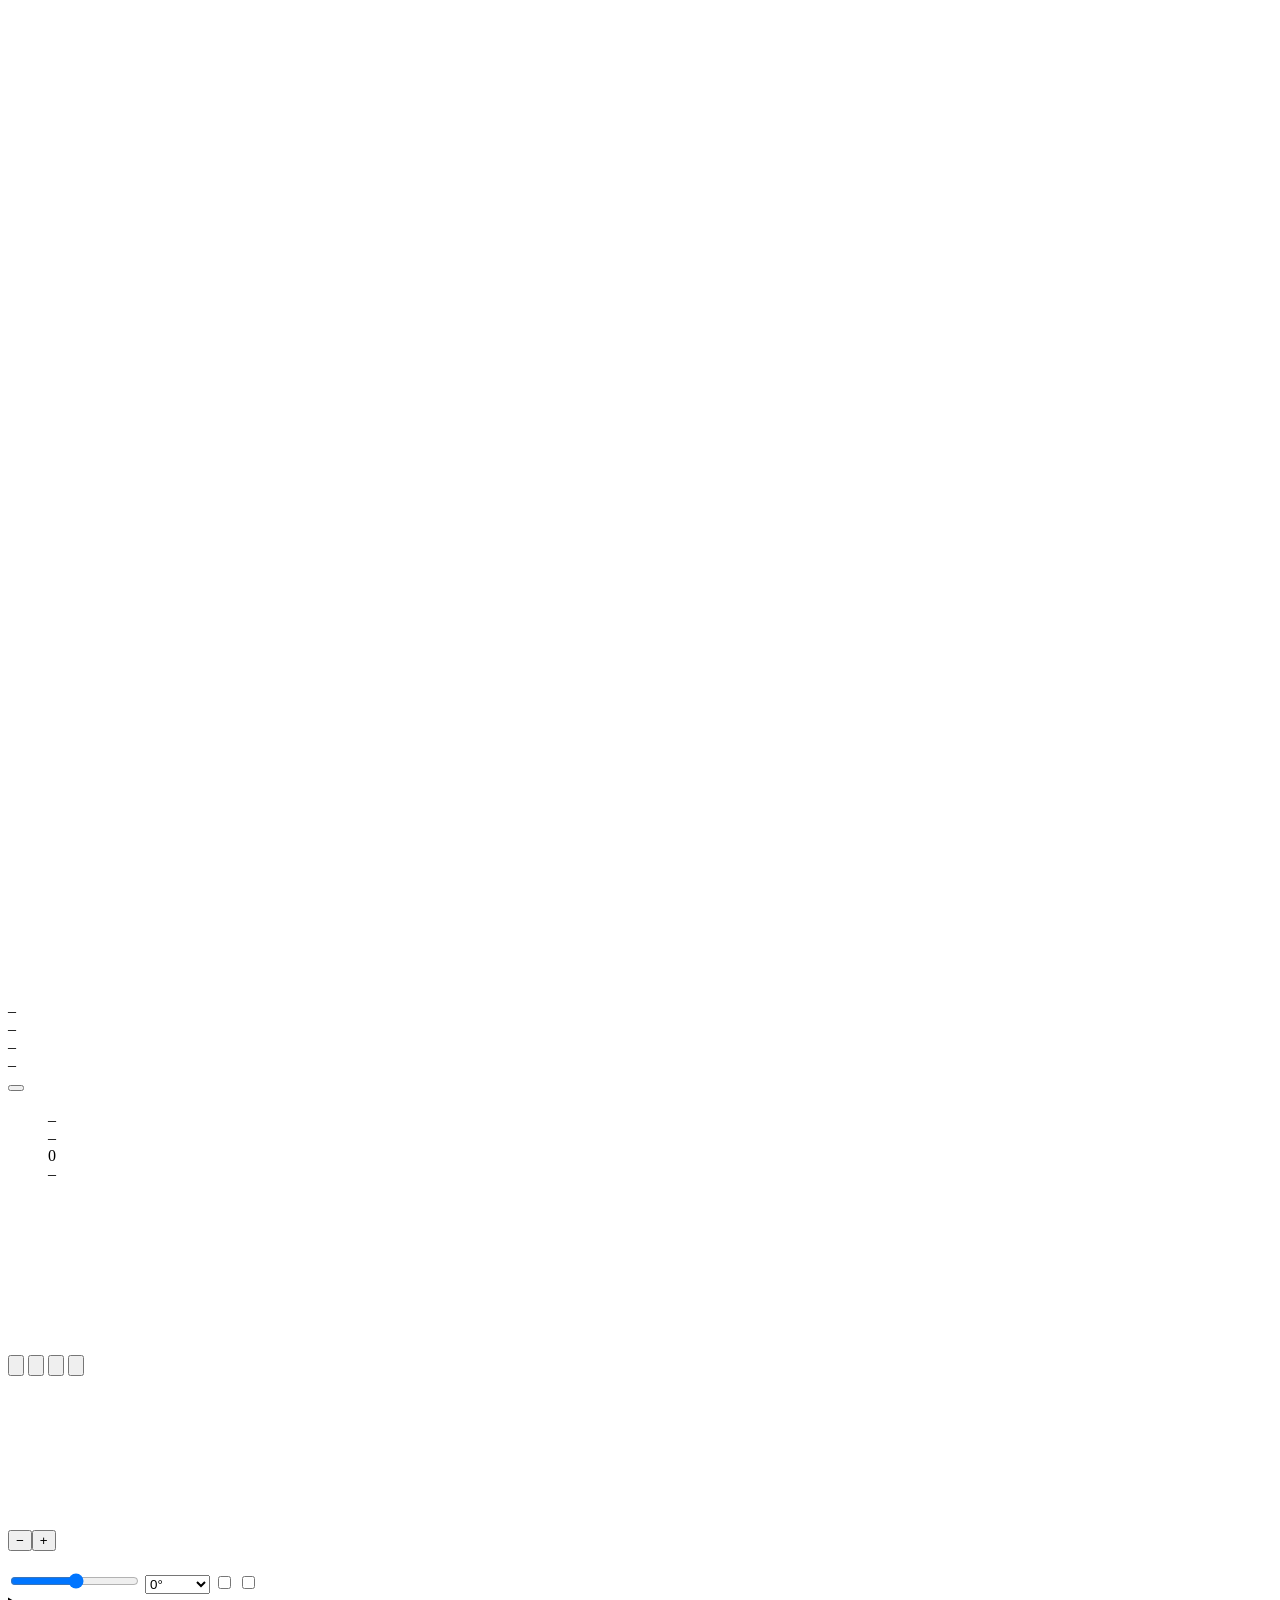
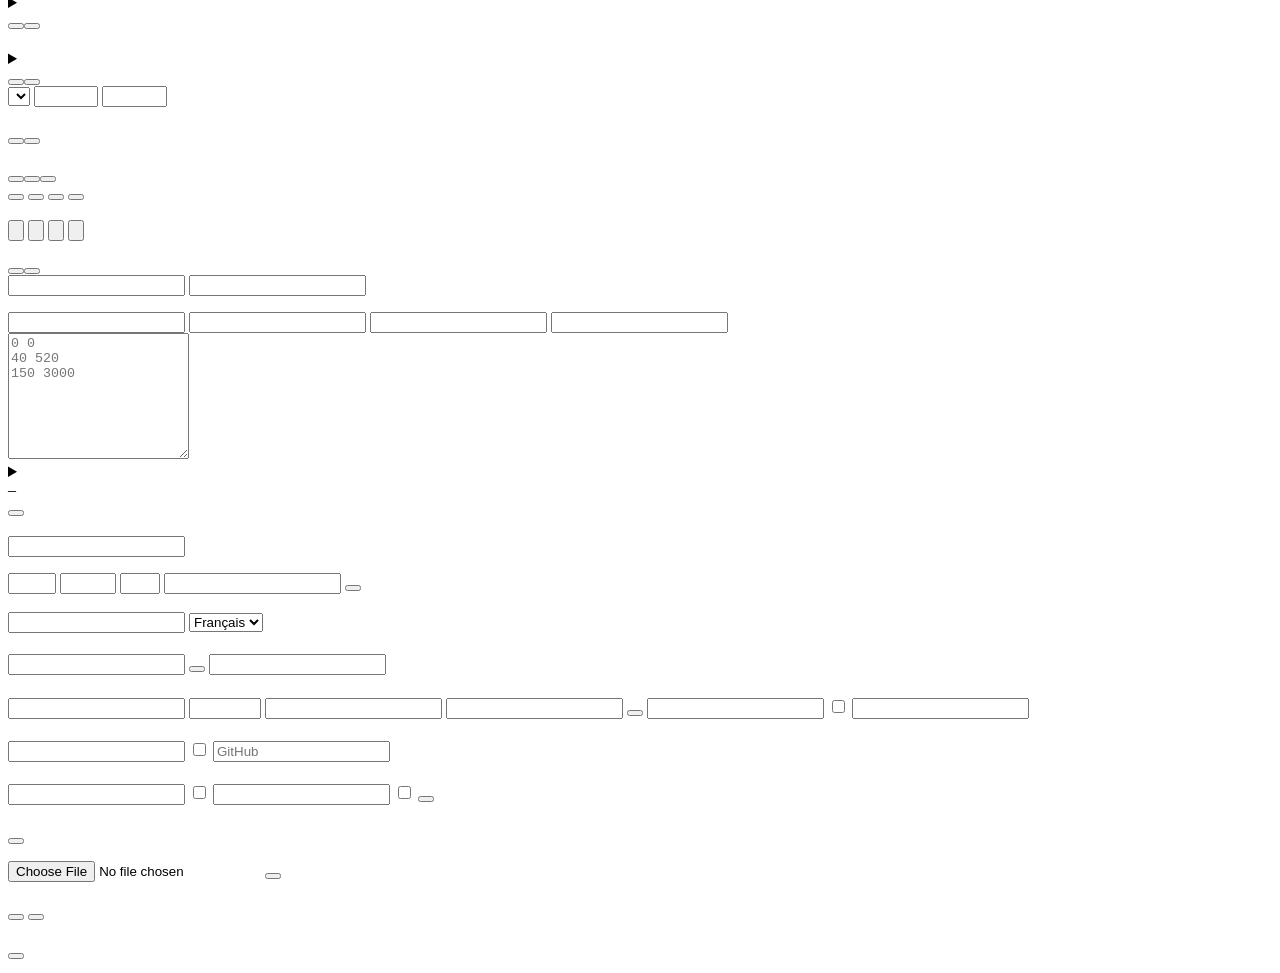
==== commit da51d510: "Updates without Internet: update source setting, local mirror tool, docs and flasher page" ====
--- a/web/index.html
+++ b/web/index.html
@@ -276,6 +276,8 @@
           <label class="f"><span data-i18n="n.ntp"></span> <input name="ntp_server">
             <small data-i18n="n.ntp.help"></small></label>
           <label class="check"><input name="update_check" type="checkbox"> <span data-i18n="n.updateCheck"></span></label>
+          <label class="f"><span data-i18n="n.updateUrl"></span> <input name="update_url" type="url" placeholder="GitHub">
+            <small data-i18n-html="n.updateUrl.help"></small></label>
           <h4 data-i18n="n.access"></h4>
           <label class="f"><span data-i18n="n.uiPassword"></span> <input name="ui_password" type="password" autocomplete="new-password"></label>
           <label class="check"><input name="ui_password_clear" type="checkbox"> <span data-i18n="n.uiClear"></span></label>
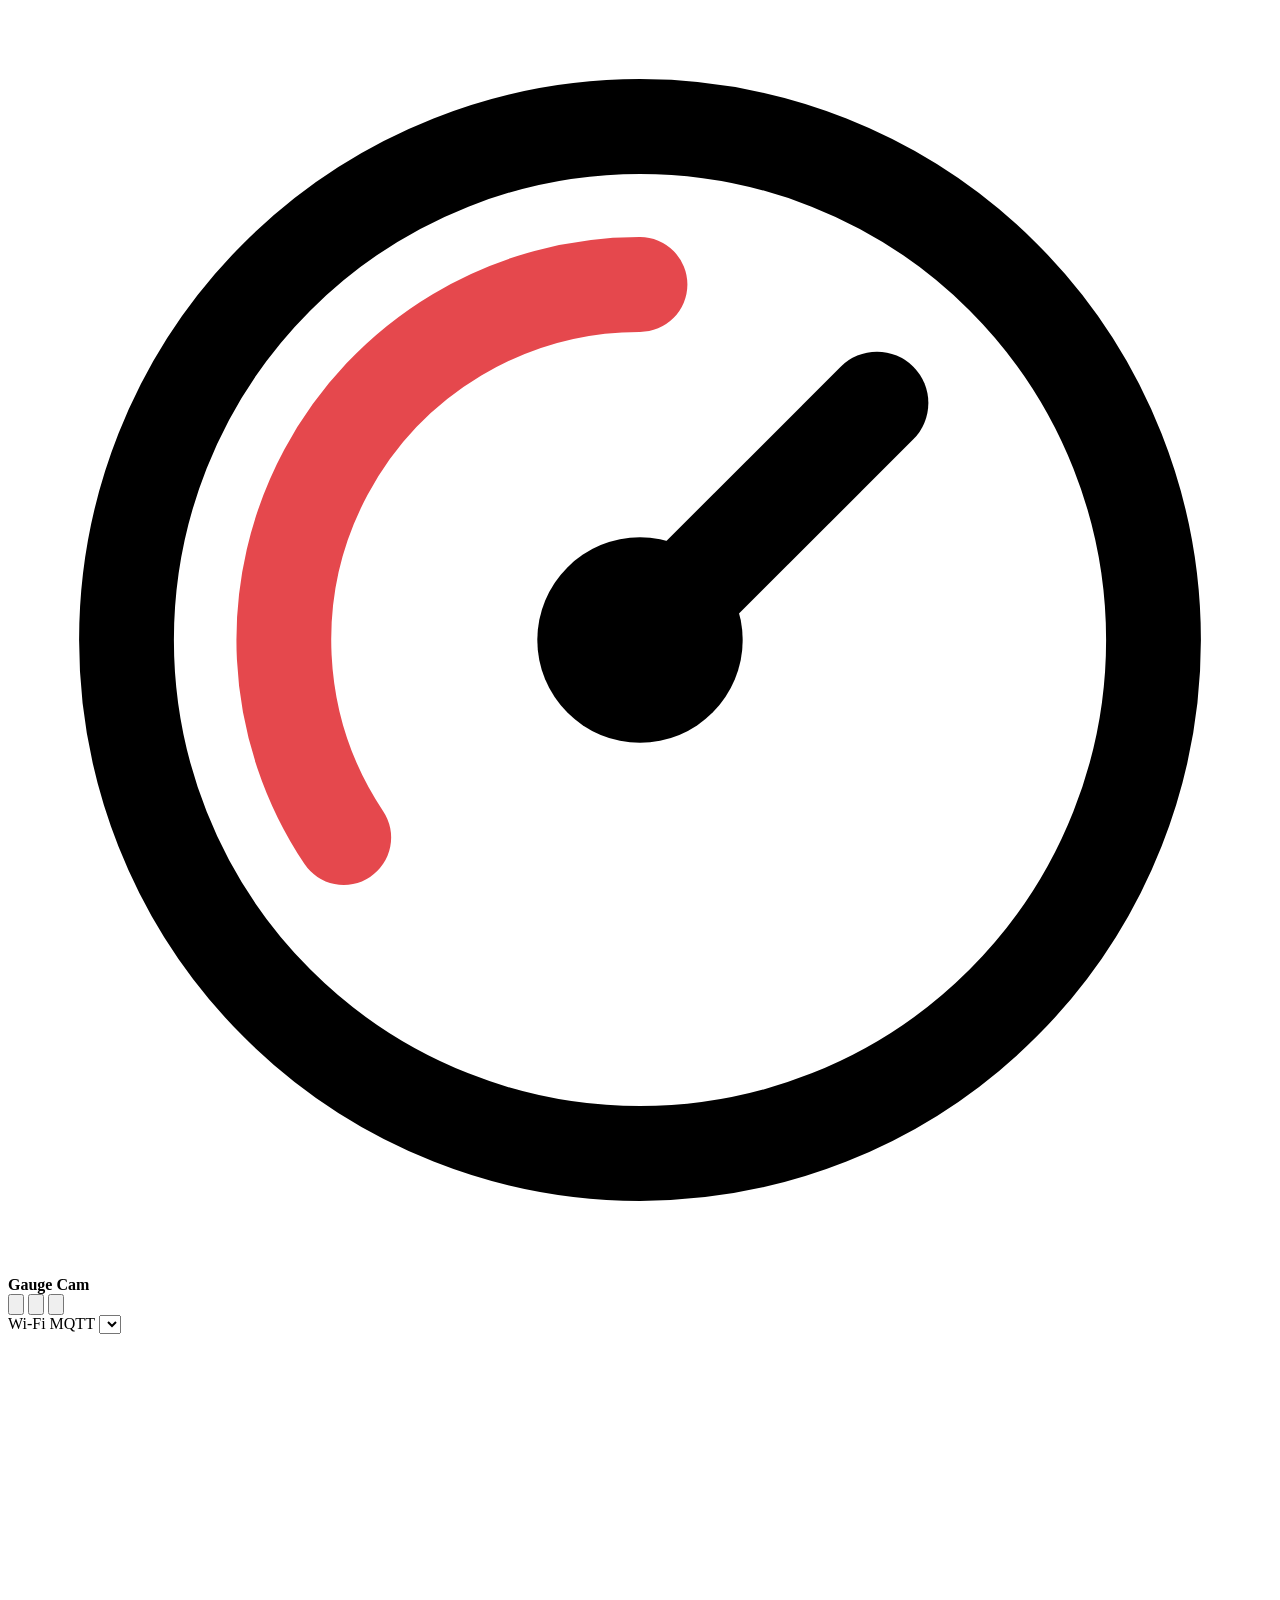
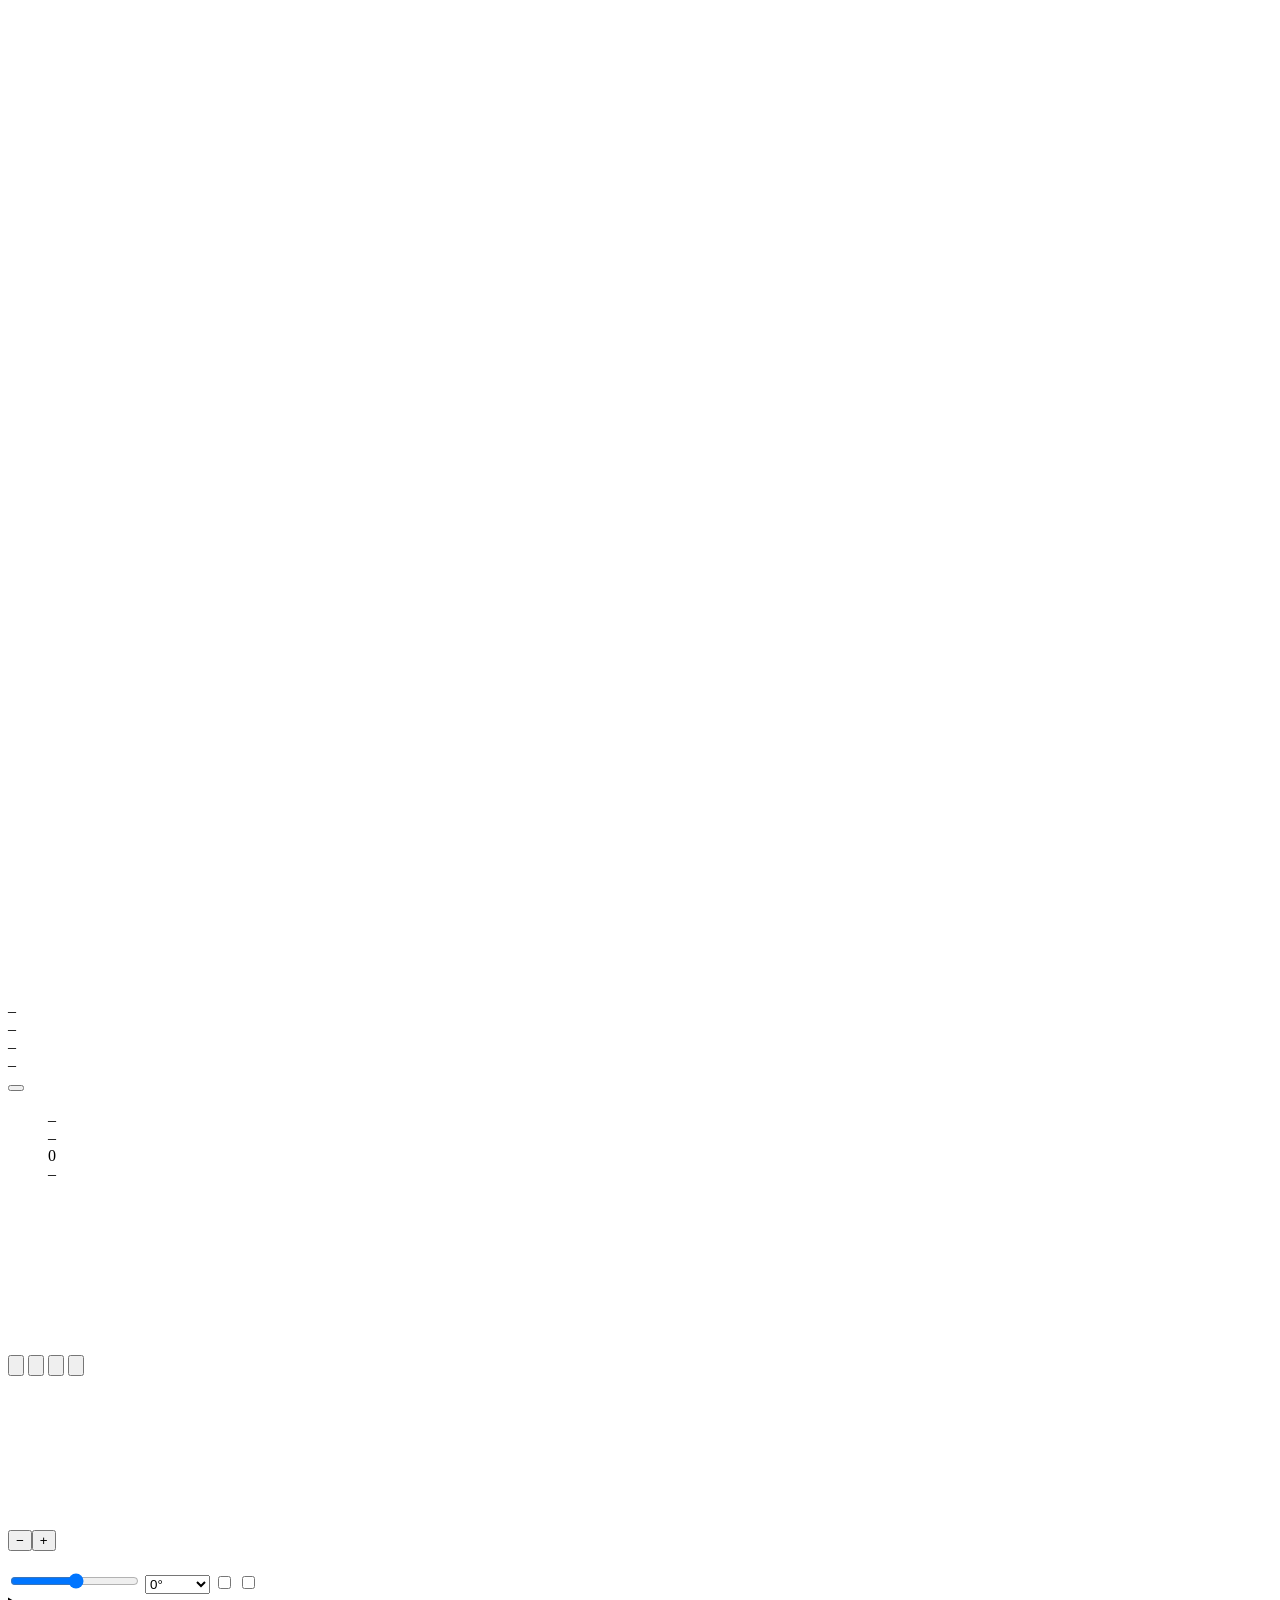
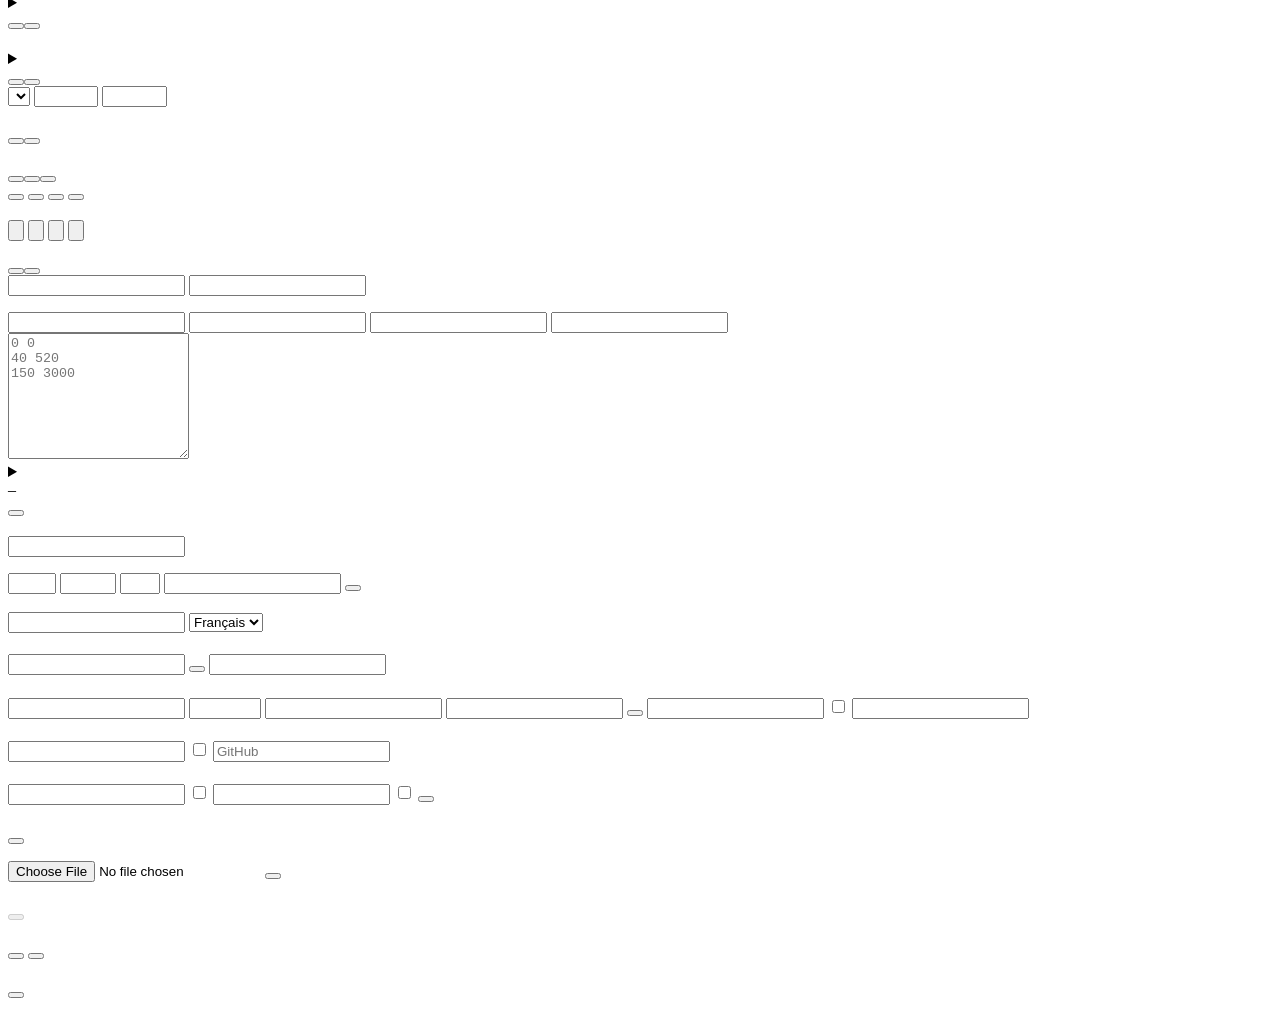
==== commit 4f756a32: "Undo the last settings change, log every change, self-described API for scripts and agents - POST /a" ====
--- a/web/index.html
+++ b/web/index.html
@@ -304,6 +304,9 @@
           <button id="s-update" class="btn" data-i18n="s.updateButton"></button>
           <progress id="s-progress" max="100" value="0" hidden></progress>
         </div>
+        <h4 data-i18n="s.undo"></h4>
+        <p id="s-undo-info" class="help"></p>
+        <div class="actions"><button id="s-undo" class="btn" data-i18n="s.undoButton" disabled></button></div>
         <h4 data-i18n="s.backup"></h4>
         <p class="help" data-i18n="s.backup.help"></p>
         <div class="actions">
